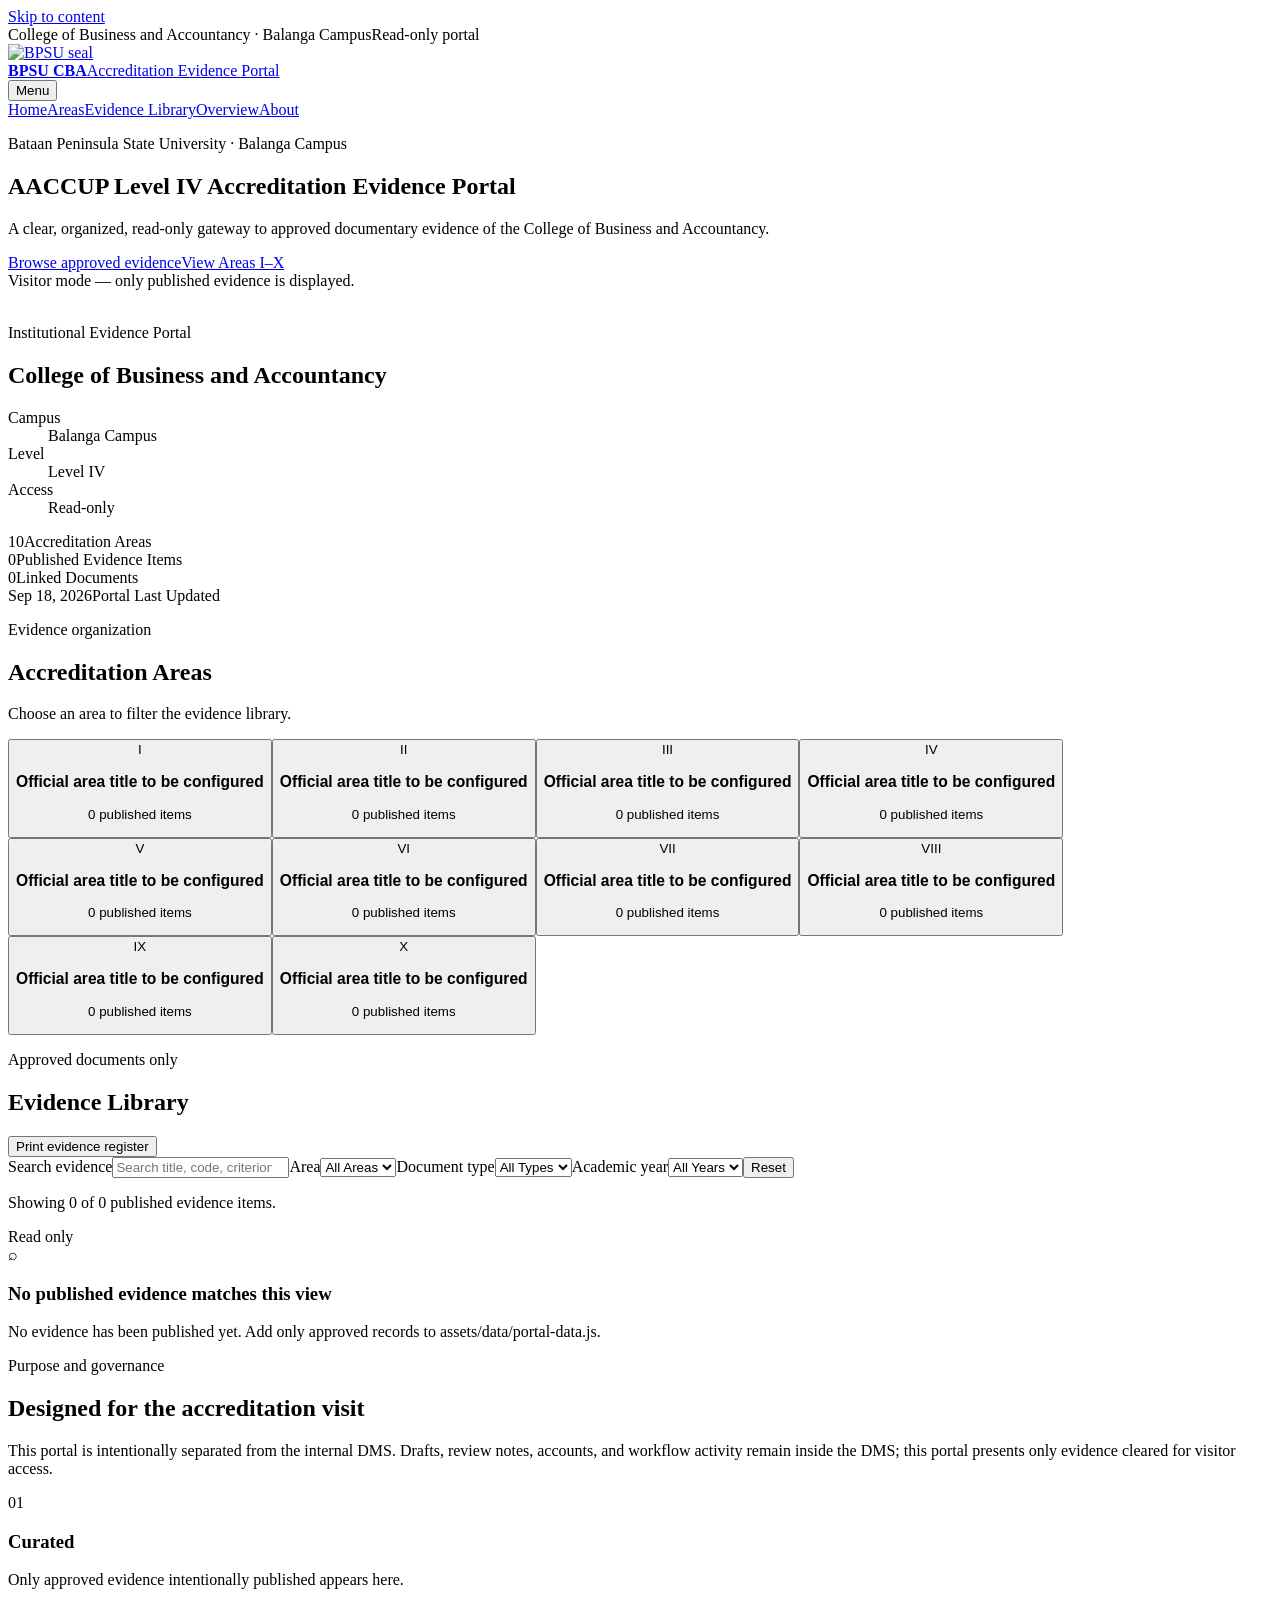
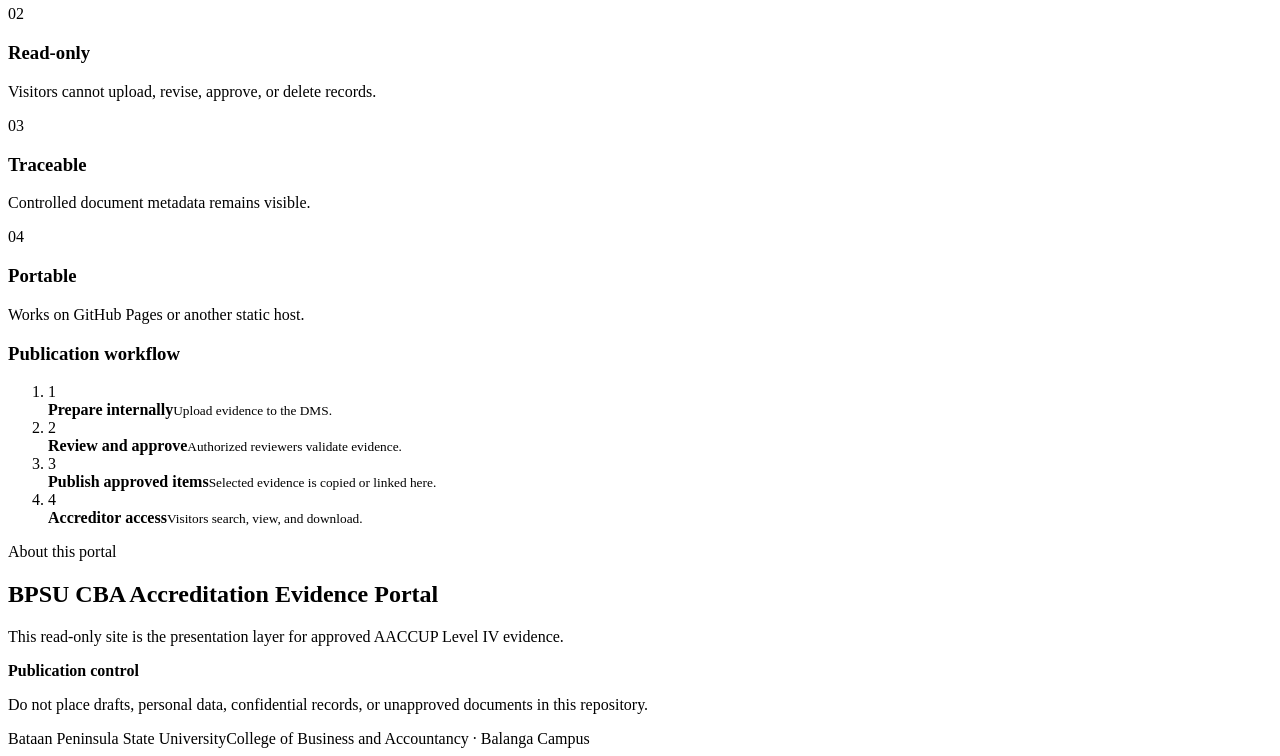
==== index.html @ 8d7de5da "Add accreditation portal interface" ====
<!doctype html>
<html lang="en">
<head>
<meta charset="utf-8"><meta name="viewport" content="width=device-width,initial-scale=1">
<meta name="description" content="BPSU CBA read-only AACCUP Level IV accreditation evidence portal.">
<title>BPSU CBA | AACCUP Level IV Evidence Portal</title>
<link rel="icon" href="assets/img/favicon.svg" type="image/svg+xml">
<link rel="stylesheet" href="assets/css/styles.css">
<script defer src="assets/data/portal-data.js"></script><script defer src="assets/js/app.js"></script>
</head>
<body>
<a class="skip-link" href="#main-content">Skip to content</a>
<header class="site-header"><div class="utility-bar"><div class="container utility-inner"><span>College of Business and Accountancy · Balanga Campus</span><span class="readonly-chip">Read-only portal</span></div></div>
<div class="container nav-wrap"><a class="brand" href="#home"><img src="assets/img/bpsu-seal.png" alt="BPSU seal"><div><strong>BPSU CBA</strong><span>Accreditation Evidence Portal</span></div></a>
<button class="menu-toggle" type="button" aria-expanded="false" aria-controls="primary-nav">Menu</button><nav id="primary-nav" class="primary-nav"><a href="#home">Home</a><a href="#areas">Areas</a><a href="#evidence">Evidence Library</a><a href="#overview">Overview</a><a href="#about">About</a></nav></div></header>
<main id="main-content">
<section class="hero" id="home"><div class="hero-image"></div><div class="hero-overlay"></div><div class="container hero-content">
<div class="hero-copy"><p class="eyebrow">Bataan Peninsula State University · Balanga Campus</p><h1>AACCUP Level IV Accreditation Evidence Portal</h1><p class="hero-lead">A clear, organized, read-only gateway to approved documentary evidence of the College of Business and Accountancy.</p><div class="hero-actions"><a class="btn btn-gold" href="#evidence">Browse approved evidence</a><a class="btn btn-ghost" href="#areas">View Areas I–X</a></div><div class="hero-note"><span class="status-dot"></span> Visitor mode — only published evidence is displayed.</div></div>
<aside class="hero-card"><img src="assets/img/bpsu-seal.png" alt=""><p class="hero-card-kicker">Institutional Evidence Portal</p><h2>College of Business and Accountancy</h2><dl><div><dt>Campus</dt><dd>Balanga Campus</dd></div><div><dt>Level</dt><dd>Level IV</dd></div><div><dt>Access</dt><dd>Read-only</dd></div></dl></aside></div></section>
<section class="section section-stats"><div class="container stats-grid"><article class="stat-card"><span id="stat-areas" class="stat-value">10</span><span class="stat-label">Accreditation Areas</span></article><article class="stat-card"><span id="stat-evidence" class="stat-value">0</span><span class="stat-label">Published Evidence Items</span></article><article class="stat-card"><span id="stat-linked" class="stat-value">0</span><span class="stat-label">Linked Documents</span></article><article class="stat-card"><span id="stat-updated" class="stat-value stat-date">—</span><span class="stat-label">Portal Last Updated</span></article></div></section>
<section class="section" id="areas"><div class="container"><div class="section-heading"><div><p class="eyebrow maroon">Evidence organization</p><h2>Accreditation Areas</h2></div><p>Choose an area to filter the evidence library.</p></div><div class="area-grid" id="area-grid"></div></div></section>
<section class="section section-muted" id="evidence"><div class="container"><div class="section-heading evidence-heading"><div><p class="eyebrow maroon">Approved documents only</p><h2>Evidence Library</h2></div><button class="text-btn" id="print-btn" type="button">Print evidence register</button></div>
<div class="search-panel"><label class="search-field"><span>Search evidence</span><input id="search-input" type="search" placeholder="Search title, code, criterion, tag…"></label><label><span>Area</span><select id="area-filter"><option value="">All Areas</option></select></label><label><span>Document type</span><select id="type-filter"><option value="">All Types</option></select></label><label><span>Academic year</span><select id="year-filter"><option value="">All Years</option></select></label><button class="btn btn-maroon filter-reset" id="reset-filters" type="button">Reset</button></div>
<div class="result-meta"><p id="results-summary">Showing 0 published evidence items.</p><span class="readonly-inline">Read only</span></div><div class="evidence-shell"><div class="table-wrap"><table class="evidence-table"><thead><tr><th>Document</th><th>Area</th><th>Criterion / Indicator</th><th>Type</th><th>Academic Year</th><th>Published</th><th>Action</th></tr></thead><tbody id="evidence-body"></tbody></table></div><div class="empty-state" id="empty-state" hidden><div class="empty-icon">⌕</div><h3>No published evidence matches this view</h3><p id="empty-copy">Approved evidence will appear here after it is published.</p></div></div></div></section>
<section class="section" id="overview"><div class="container overview-grid"><div><p class="eyebrow maroon">Purpose and governance</p><h2>Designed for the accreditation visit</h2><p class="body-large">This portal is intentionally separated from the internal DMS. Drafts, review notes, accounts, and workflow activity remain inside the DMS; this portal presents only evidence cleared for visitor access.</p><div class="principle-grid"><article><span>01</span><h3>Curated</h3><p>Only approved evidence intentionally published appears here.</p></article><article><span>02</span><h3>Read-only</h3><p>Visitors cannot upload, revise, approve, or delete records.</p></article><article><span>03</span><h3>Traceable</h3><p>Controlled document metadata remains visible.</p></article><article><span>04</span><h3>Portable</h3><p>Works on GitHub Pages or another static host.</p></article></div></div><aside class="publication-flow"><h3>Publication workflow</h3><ol><li><span>1</span><div><strong>Prepare internally</strong><small>Upload evidence to the DMS.</small></div></li><li><span>2</span><div><strong>Review and approve</strong><small>Authorized reviewers validate evidence.</small></div></li><li><span>3</span><div><strong>Publish approved items</strong><small>Selected evidence is copied or linked here.</small></div></li><li><span>4</span><div><strong>Accreditor access</strong><small>Visitors search, view, and download.</small></div></li></ol></aside></div></section>
<section class="section section-maroon" id="about"><div class="container about-grid"><div><p class="eyebrow gold">About this portal</p><h2>BPSU CBA Accreditation Evidence Portal</h2><p>This read-only site is the presentation layer for approved AACCUP Level IV evidence.</p></div><div class="about-note"><strong>Publication control</strong><p>Do not place drafts, personal data, confidential records, or unapproved documents in this repository.</p></div></div></section>
</main>
<footer class="site-footer"><div class="container footer-inner"><span>Bataan Peninsula State University</span><span>College of Business and Accountancy · Balanga Campus</span></div></footer>
<dialog id="document-dialog" class="document-dialog"><div class="dialog-head"><h2 id="dialog-title">Evidence record</h2><button id="dialog-close" type="button">×</button></div><div id="dialog-content"></div></dialog>
</body></html>
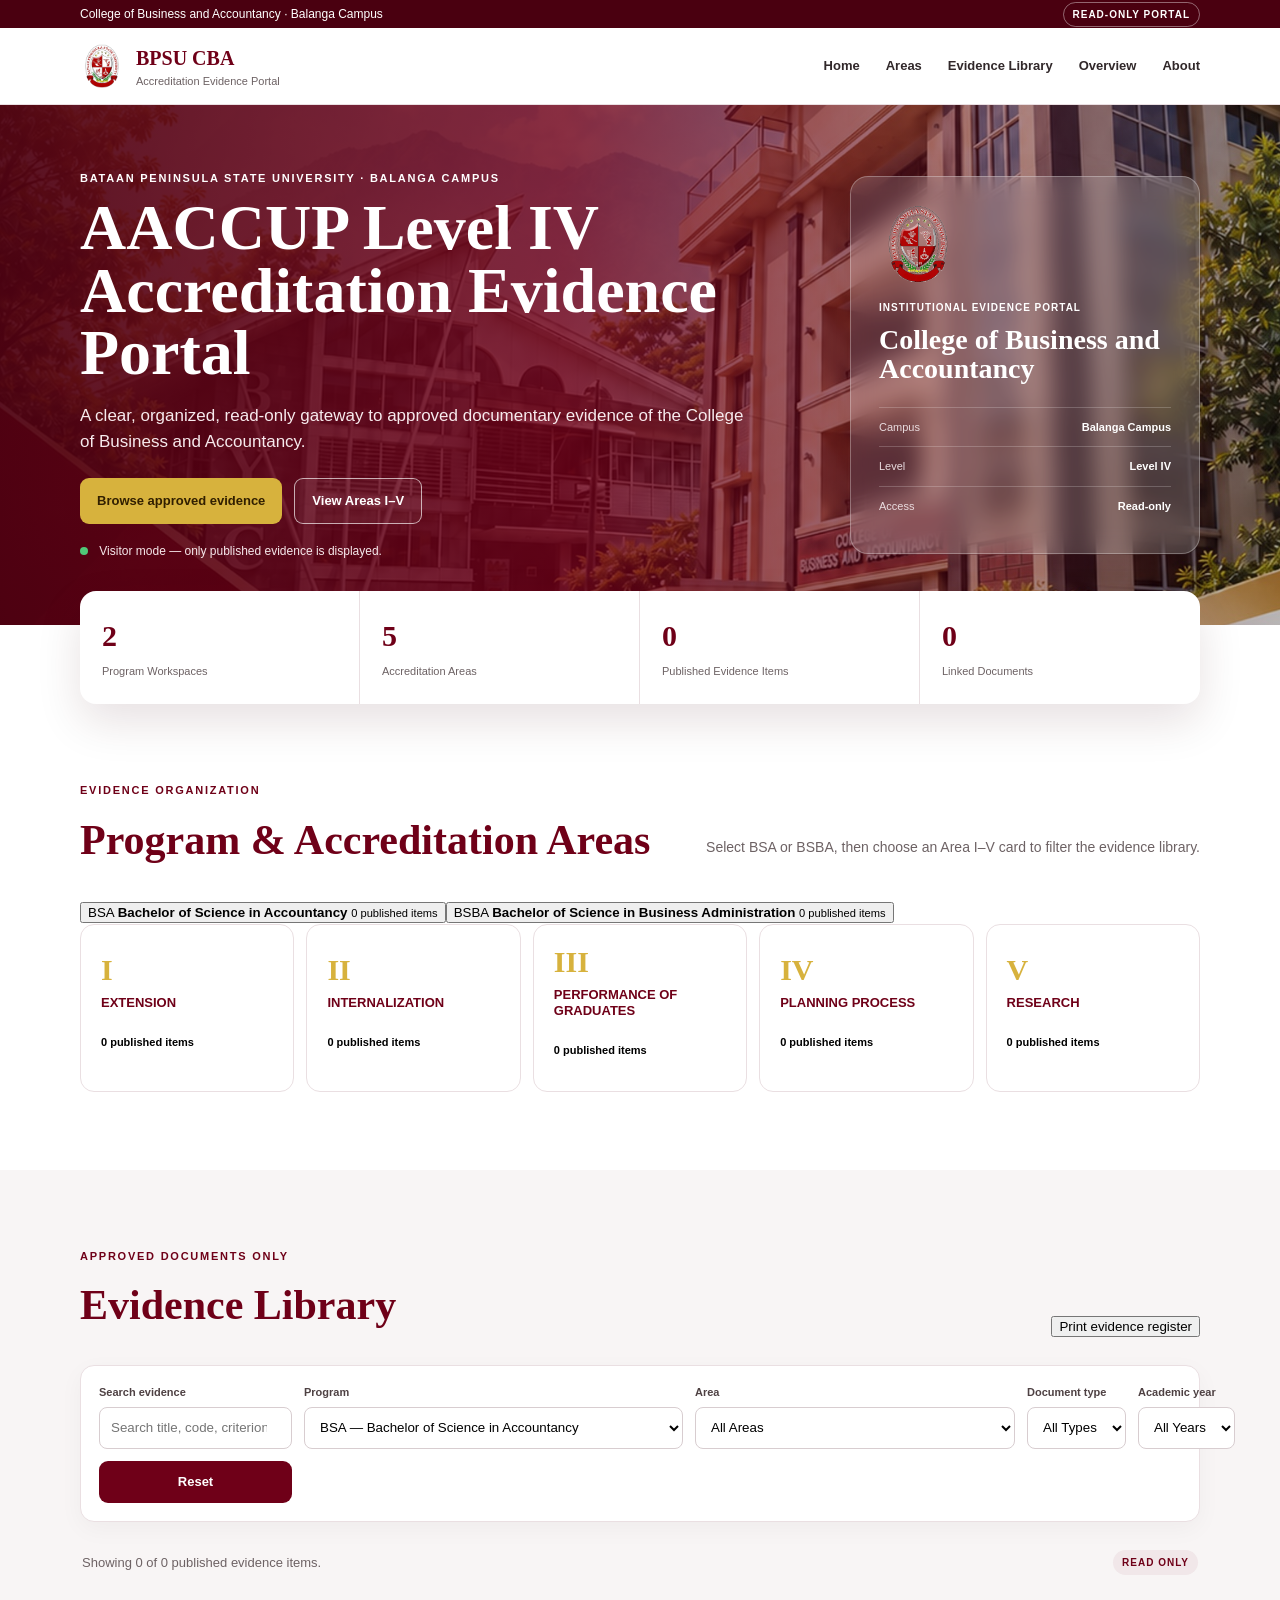
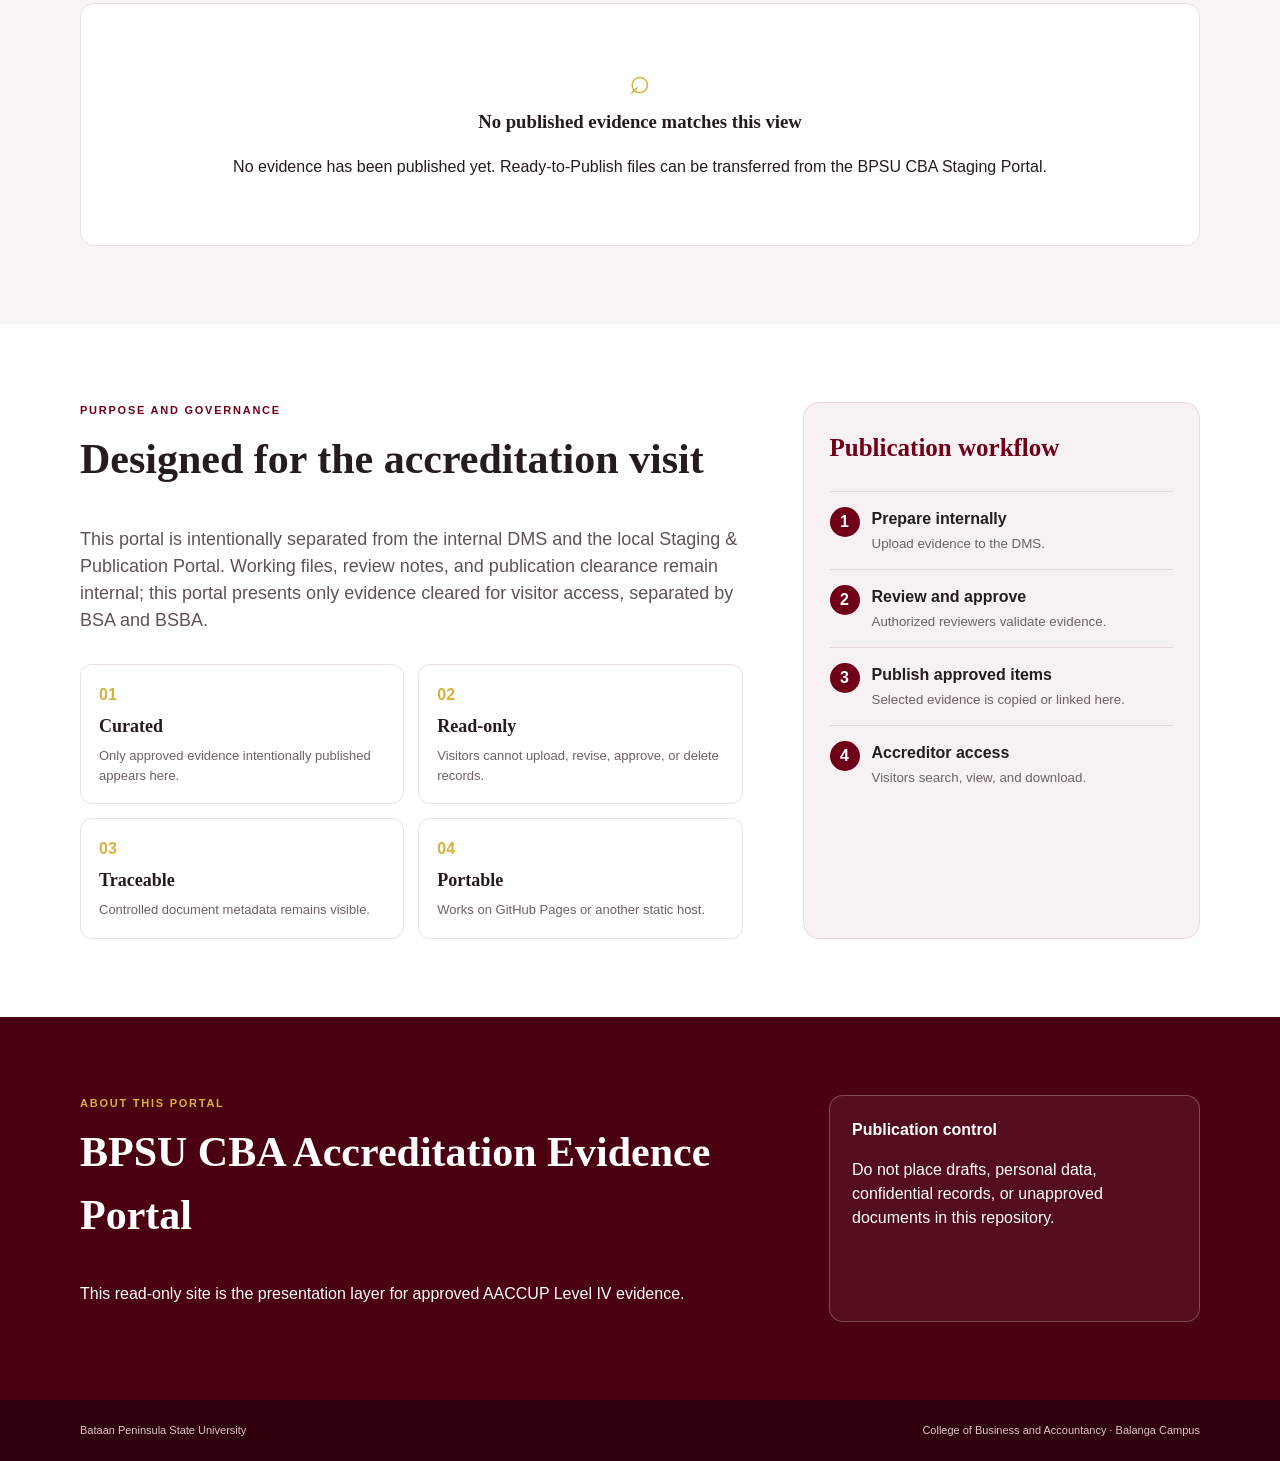
==== commit 740f0b94: "Separate public portal by BSA and BSBA Area I-V" ====
--- a/index.html
+++ b/index.html
@@ -15,14 +15,14 @@
 <button class="menu-toggle" type="button" aria-expanded="false" aria-controls="primary-nav">Menu</button><nav id="primary-nav" class="primary-nav"><a href="#home">Home</a><a href="#areas">Areas</a><a href="#evidence">Evidence Library</a><a href="#overview">Overview</a><a href="#about">About</a></nav></div></header>
 <main id="main-content">
 <section class="hero" id="home"><div class="hero-image"></div><div class="hero-overlay"></div><div class="container hero-content">
-<div class="hero-copy"><p class="eyebrow">Bataan Peninsula State University · Balanga Campus</p><h1>AACCUP Level IV Accreditation Evidence Portal</h1><p class="hero-lead">A clear, organized, read-only gateway to approved documentary evidence of the College of Business and Accountancy.</p><div class="hero-actions"><a class="btn btn-gold" href="#evidence">Browse approved evidence</a><a class="btn btn-ghost" href="#areas">View Areas I–X</a></div><div class="hero-note"><span class="status-dot"></span> Visitor mode — only published evidence is displayed.</div></div>
+<div class="hero-copy"><p class="eyebrow">Bataan Peninsula State University · Balanga Campus</p><h1>AACCUP Level IV Accreditation Evidence Portal</h1><p class="hero-lead">A clear, organized, read-only gateway to approved documentary evidence of the College of Business and Accountancy.</p><div class="hero-actions"><a class="btn btn-gold" href="#evidence">Browse approved evidence</a><a class="btn btn-ghost" href="#areas">View Areas I–V</a></div><div class="hero-note"><span class="status-dot"></span> Visitor mode — only published evidence is displayed.</div></div>
 <aside class="hero-card"><img src="assets/img/bpsu-seal.png" alt=""><p class="hero-card-kicker">Institutional Evidence Portal</p><h2>College of Business and Accountancy</h2><dl><div><dt>Campus</dt><dd>Balanga Campus</dd></div><div><dt>Level</dt><dd>Level IV</dd></div><div><dt>Access</dt><dd>Read-only</dd></div></dl></aside></div></section>
-<section class="section section-stats"><div class="container stats-grid"><article class="stat-card"><span id="stat-areas" class="stat-value">10</span><span class="stat-label">Accreditation Areas</span></article><article class="stat-card"><span id="stat-evidence" class="stat-value">0</span><span class="stat-label">Published Evidence Items</span></article><article class="stat-card"><span id="stat-linked" class="stat-value">0</span><span class="stat-label">Linked Documents</span></article><article class="stat-card"><span id="stat-updated" class="stat-value stat-date">—</span><span class="stat-label">Portal Last Updated</span></article></div></section>
-<section class="section" id="areas"><div class="container"><div class="section-heading"><div><p class="eyebrow maroon">Evidence organization</p><h2>Accreditation Areas</h2></div><p>Choose an area to filter the evidence library.</p></div><div class="area-grid" id="area-grid"></div></div></section>
+<section class="section section-stats"><div class="container stats-grid"><article class="stat-card"><span id="stat-programs" class="stat-value">2</span><span class="stat-label">Program Workspaces</span></article><article class="stat-card"><span id="stat-areas" class="stat-value">5</span><span class="stat-label">Accreditation Areas</span></article><article class="stat-card"><span id="stat-evidence" class="stat-value">0</span><span class="stat-label">Published Evidence Items</span></article><article class="stat-card"><span id="stat-linked" class="stat-value">0</span><span class="stat-label">Linked Documents</span></article></div></section>
+<section class="section" id="areas"><div class="container"><div class="section-heading"><div><p class="eyebrow maroon">Evidence organization</p><h2>Program & Accreditation Areas</h2></div><p>Select BSA or BSBA, then choose an Area I–V card to filter the evidence library.</p></div><div class="portal-program-switch" id="program-tabs"></div><div class="area-grid" id="area-grid"></div></div></section>
 <section class="section section-muted" id="evidence"><div class="container"><div class="section-heading evidence-heading"><div><p class="eyebrow maroon">Approved documents only</p><h2>Evidence Library</h2></div><button class="text-btn" id="print-btn" type="button">Print evidence register</button></div>
-<div class="search-panel"><label class="search-field"><span>Search evidence</span><input id="search-input" type="search" placeholder="Search title, code, criterion, tag…"></label><label><span>Area</span><select id="area-filter"><option value="">All Areas</option></select></label><label><span>Document type</span><select id="type-filter"><option value="">All Types</option></select></label><label><span>Academic year</span><select id="year-filter"><option value="">All Years</option></select></label><button class="btn btn-maroon filter-reset" id="reset-filters" type="button">Reset</button></div>
-<div class="result-meta"><p id="results-summary">Showing 0 published evidence items.</p><span class="readonly-inline">Read only</span></div><div class="evidence-shell"><div class="table-wrap"><table class="evidence-table"><thead><tr><th>Document</th><th>Area</th><th>Criterion / Indicator</th><th>Type</th><th>Academic Year</th><th>Published</th><th>Action</th></tr></thead><tbody id="evidence-body"></tbody></table></div><div class="empty-state" id="empty-state" hidden><div class="empty-icon">⌕</div><h3>No published evidence matches this view</h3><p id="empty-copy">Approved evidence will appear here after it is published.</p></div></div></div></section>
-<section class="section" id="overview"><div class="container overview-grid"><div><p class="eyebrow maroon">Purpose and governance</p><h2>Designed for the accreditation visit</h2><p class="body-large">This portal is intentionally separated from the internal DMS. Drafts, review notes, accounts, and workflow activity remain inside the DMS; this portal presents only evidence cleared for visitor access.</p><div class="principle-grid"><article><span>01</span><h3>Curated</h3><p>Only approved evidence intentionally published appears here.</p></article><article><span>02</span><h3>Read-only</h3><p>Visitors cannot upload, revise, approve, or delete records.</p></article><article><span>03</span><h3>Traceable</h3><p>Controlled document metadata remains visible.</p></article><article><span>04</span><h3>Portable</h3><p>Works on GitHub Pages or another static host.</p></article></div></div><aside class="publication-flow"><h3>Publication workflow</h3><ol><li><span>1</span><div><strong>Prepare internally</strong><small>Upload evidence to the DMS.</small></div></li><li><span>2</span><div><strong>Review and approve</strong><small>Authorized reviewers validate evidence.</small></div></li><li><span>3</span><div><strong>Publish approved items</strong><small>Selected evidence is copied or linked here.</small></div></li><li><span>4</span><div><strong>Accreditor access</strong><small>Visitors search, view, and download.</small></div></li></ol></aside></div></section>
+<div class="search-panel"><label class="search-field"><span>Search evidence</span><input id="search-input" type="search" placeholder="Search title, code, criterion, tag…"></label><label><span>Program</span><select id="program-filter"><option value="">All Programs</option></select></label><label><span>Area</span><select id="area-filter"><option value="">All Areas</option></select></label><label><span>Document type</span><select id="type-filter"><option value="">All Types</option></select></label><label><span>Academic year</span><select id="year-filter"><option value="">All Years</option></select></label><button class="btn btn-maroon filter-reset" id="reset-filters" type="button">Reset</button></div>
+<div class="result-meta"><p id="results-summary">Showing 0 published evidence items.</p><span class="readonly-inline">Read only</span></div><div class="evidence-shell"><div class="table-wrap"><table class="evidence-table"><thead><tr><th>Document</th><th>Program</th><th>Area</th><th>Criterion / Indicator</th><th>Type</th><th>Academic Year</th><th>Published</th><th>Action</th></tr></thead><tbody id="evidence-body"></tbody></table></div><div class="empty-state" id="empty-state" hidden><div class="empty-icon">⌕</div><h3>No published evidence matches this view</h3><p id="empty-copy">Approved evidence will appear here after it is published.</p></div></div></div></section>
+<section class="section" id="overview"><div class="container overview-grid"><div><p class="eyebrow maroon">Purpose and governance</p><h2>Designed for the accreditation visit</h2><p class="body-large">This portal is intentionally separated from the internal DMS and the local Staging & Publication Portal. Working files, review notes, and publication clearance remain internal; this portal presents only evidence cleared for visitor access, separated by BSA and BSBA.</p><div class="principle-grid"><article><span>01</span><h3>Curated</h3><p>Only approved evidence intentionally published appears here.</p></article><article><span>02</span><h3>Read-only</h3><p>Visitors cannot upload, revise, approve, or delete records.</p></article><article><span>03</span><h3>Traceable</h3><p>Controlled document metadata remains visible.</p></article><article><span>04</span><h3>Portable</h3><p>Works on GitHub Pages or another static host.</p></article></div></div><aside class="publication-flow"><h3>Publication workflow</h3><ol><li><span>1</span><div><strong>Prepare internally</strong><small>Upload evidence to the DMS.</small></div></li><li><span>2</span><div><strong>Review and approve</strong><small>Authorized reviewers validate evidence.</small></div></li><li><span>3</span><div><strong>Publish approved items</strong><small>Selected evidence is copied or linked here.</small></div></li><li><span>4</span><div><strong>Accreditor access</strong><small>Visitors search, view, and download.</small></div></li></ol></aside></div></section>
 <section class="section section-maroon" id="about"><div class="container about-grid"><div><p class="eyebrow gold">About this portal</p><h2>BPSU CBA Accreditation Evidence Portal</h2><p>This read-only site is the presentation layer for approved AACCUP Level IV evidence.</p></div><div class="about-note"><strong>Publication control</strong><p>Do not place drafts, personal data, confidential records, or unapproved documents in this repository.</p></div></div></section>
 </main>
 <footer class="site-footer"><div class="container footer-inner"><span>Bataan Peninsula State University</span><span>College of Business and Accountancy · Balanga Campus</span></div></footer>
--- a/assets/css/styles.css
+++ b/assets/css/styles.css
@@ -0,0 +1,13 @@
+:root{--maroon:#6f0018;--maroon-dark:#4a0010;--gold:#d7b23d;--ink:#251c1d;--muted:#6d6264;--line:#eadfe2;--soft:#f8f5f5;--white:#fff;--shadow:0 18px 45px rgba(58,0,14,.12)}
+*{box-sizing:border-box}html{scroll-behavior:smooth}body{margin:0;font-family:Inter,Arial,sans-serif;color:var(--ink);background:#fff;line-height:1.5}.container{width:min(1120px,calc(100% - 40px));margin:auto}.skip-link{position:absolute;left:-9999px}.skip-link:focus{left:12px;top:12px;background:#fff;padding:10px;z-index:999}
+.site-header{position:sticky;top:0;z-index:50;background:#fff;border-bottom:1px solid var(--line)}.utility-bar{background:var(--maroon-dark);color:#fff;font-size:12px}.utility-inner{height:28px;display:flex;align-items:center;justify-content:space-between}.readonly-chip,.readonly-inline{display:inline-flex;align-items:center;gap:6px;text-transform:uppercase;letter-spacing:.1em;font-size:10px;font-weight:800}.readonly-chip{border:1px solid rgba(255,255,255,.4);border-radius:999px;padding:4px 9px}.nav-wrap{height:76px;display:flex;align-items:center;justify-content:space-between}.brand{display:flex;align-items:center;gap:12px;text-decoration:none;color:var(--maroon)}.brand img{width:44px;height:44px;object-fit:contain}.brand strong{display:block;font-family:Georgia,serif;font-size:20px}.brand span{display:block;font-size:11px;color:var(--muted)}.primary-nav{display:flex;gap:26px}.primary-nav a{color:#31282a;text-decoration:none;font-size:13px;font-weight:700}.primary-nav a:hover{color:var(--maroon)}.menu-toggle{display:none}
+.hero{position:relative;min-height:520px;color:#fff;overflow:hidden}.hero-image{position:absolute;inset:0;background:url("../img/bpsu-balanga-campus.jpg") center/cover no-repeat;transform:scale(1.02)}.hero-overlay{position:absolute;inset:0;background:linear-gradient(90deg,rgba(77,0,17,.93) 0%,rgba(111,0,24,.82) 44%,rgba(20,10,12,.28) 100%)}.hero-content{position:relative;display:grid;grid-template-columns:1.5fr .75fr;gap:70px;align-items:center;min-height:520px;padding:58px 0}.eyebrow{text-transform:uppercase;letter-spacing:.16em;font-weight:800;font-size:11px;margin:0 0 10px}.eyebrow.maroon{color:var(--maroon)}.eyebrow.gold{color:var(--gold)}h1,h2,h3{font-family:Georgia,serif;margin-top:0}h1{font-size:clamp(42px,5vw,74px);line-height:.98;max-width:780px;margin-bottom:18px}.hero-lead{font-size:17px;max-width:680px;color:#f7eaed}.hero-actions{display:flex;gap:12px;margin:24px 0 18px}.btn{display:inline-flex;align-items:center;justify-content:center;border:0;border-radius:9px;padding:12px 17px;text-decoration:none;font-weight:800;font-size:13px;cursor:pointer}.btn-gold{background:var(--gold);color:#311f00}.btn-ghost{border:1px solid rgba(255,255,255,.65);color:#fff;background:rgba(255,255,255,.05)}.btn-maroon{background:var(--maroon);color:#fff}.hero-note{font-size:12px;color:#f6e8eb}.status-dot{display:inline-block;width:8px;height:8px;border-radius:50%;background:#50c878;margin-right:8px}.hero-card{background:rgba(255,255,255,.16);border:1px solid rgba(255,255,255,.28);backdrop-filter:blur(12px);border-radius:18px;padding:28px;box-shadow:var(--shadow)}.hero-card img{width:78px;height:78px;object-fit:contain}.hero-card-kicker{font-size:10px;text-transform:uppercase;letter-spacing:.1em;font-weight:800}.hero-card h2{font-size:28px;line-height:1.05}.hero-card dl{margin:20px 0 0}.hero-card dl div{display:flex;justify-content:space-between;border-top:1px solid rgba(255,255,255,.2);padding:11px 0}.hero-card dt{font-size:11px;color:#eadde0}.hero-card dd{margin:0;font-size:11px;font-weight:800}
+.section{padding:78px 0}.section-muted{background:var(--soft)}.section-stats{padding:0;position:relative;margin-top:-34px;z-index:5}.stats-grid{display:grid;grid-template-columns:repeat(4,1fr);background:#fff;border-radius:16px;box-shadow:var(--shadow);overflow:hidden}.stat-card{padding:22px;border-right:1px solid var(--line)}.stat-card:last-child{border-right:0}.stat-value{display:block;color:var(--maroon);font-family:Georgia,serif;font-weight:700;font-size:30px}.stat-date{font-size:18px}.stat-label{font-size:11px;color:var(--muted)}.section-heading{display:flex;justify-content:space-between;align-items:end;gap:40px;margin-bottom:28px}.section-heading h2{font-size:42px;margin:0;color:var(--maroon)}.section-heading>p{max-width:520px;color:var(--muted);font-size:14px}
+.area-grid{display:grid;grid-template-columns:repeat(5,1fr);gap:12px}.area-card{text-align:left;background:#fff;border:1px solid var(--line);border-radius:14px;padding:20px;min-height:160px;cursor:pointer;transition:.2s}.area-card:hover{transform:translateY(-3px);box-shadow:var(--shadow);border-color:#d8b2bc}.area-roman{font-family:Georgia,serif;font-size:30px;color:var(--gold);font-weight:700}.area-card h3{font-family:inherit;color:var(--maroon);font-size:13px;margin:8px 0 22px;line-height:1.3}.area-count{font-size:11px;font-weight:700}
+.search-panel{display:grid;grid-template-columns:2fr 1fr 1fr 1fr auto;gap:12px;background:#fff;border:1px solid var(--line);padding:18px;border-radius:14px;box-shadow:0 7px 24px rgba(0,0,0,.04)}.search-panel label{display:flex;flex-direction:column;gap:6px;font-size:11px;font-weight:800;color:#4e4143}.search-panel input,.search-panel select{height:42px;border:1px solid #d8cdd0;border-radius:8px;padding:0 11px;background:#fff}.filter-reset{align-self:end;height:42px}.result-meta{display:flex;justify-content:space-between;align-items:center;margin:18px 2px;color:var(--muted);font-size:13px}.readonly-inline{color:var(--maroon);background:#f1e7e9;padding:5px 9px;border-radius:999px}.evidence-shell{background:#fff;border:1px solid var(--line);border-radius:14px;overflow:hidden}.table-wrap{overflow:auto}.evidence-table{width:100%;border-collapse:collapse;font-size:13px}.evidence-table th{background:#f4eef0;color:#5a4146;text-align:left;font-size:10px;text-transform:uppercase;letter-spacing:.08em;padding:13px}.evidence-table td{padding:15px 13px;border-top:1px solid var(--line);vertical-align:top}.doc-title{display:block;font-weight:800;color:#33292b}.doc-code{display:block;color:var(--muted);font-size:11px;margin-top:4px}.tag-list{display:flex;gap:5px;flex-wrap:wrap;margin-top:6px}.tag{font-size:9px;background:#f1ecec;border-radius:999px;padding:3px 7px}.doc-action{color:var(--maroon);font-weight:800;text-decoration:none;border:0;background:none;cursor:pointer;padding:0}.doc-action.disabled{color:#999}.empty-state{text-align:center;padding:50px}.empty-icon{font-size:36px;color:var(--gold)}
+.overview-grid{display:grid;grid-template-columns:1.25fr .75fr;gap:60px}.overview-grid h2,.section-maroon h2{font-size:42px}.body-large{font-size:18px;color:#5e5355;max-width:760px}.principle-grid{display:grid;grid-template-columns:1fr 1fr;gap:14px;margin-top:30px}.principle-grid article{border:1px solid var(--line);border-radius:12px;padding:18px}.principle-grid article>span{color:var(--gold);font-weight:900}.principle-grid h3{margin:6px 0;font-size:18px}.principle-grid p{margin:0;color:var(--muted);font-size:13px}.publication-flow{background:#f8f1f3;border:1px solid #ead8dd;border-radius:16px;padding:26px}.publication-flow h3{font-size:25px;color:var(--maroon)}.publication-flow ol{list-style:none;margin:0;padding:0}.publication-flow li{display:flex;gap:12px;padding:15px 0;border-top:1px solid #e6d5da}.publication-flow li>span{width:30px;height:30px;border-radius:50%;background:var(--maroon);color:#fff;display:grid;place-items:center;font-weight:800}.publication-flow strong,.publication-flow small{display:block}.publication-flow small{color:var(--muted);margin-top:3px}
+.section-maroon{background:var(--maroon-dark);color:#fff}.about-grid{display:grid;grid-template-columns:1.3fr .7fr;gap:60px}.about-note{border:1px solid rgba(255,255,255,.25);border-radius:14px;padding:22px;background:rgba(255,255,255,.05)}.site-footer{background:#2f000b;color:#d9c7cb;padding:22px 0;font-size:11px}.footer-inner{display:flex;justify-content:space-between}
+.document-dialog{width:min(720px,calc(100% - 30px));border:0;border-radius:16px;padding:0;box-shadow:0 30px 80px rgba(0,0,0,.35)}.document-dialog::backdrop{background:rgba(20,0,5,.65)}.dialog-head{display:flex;justify-content:space-between;align-items:center;padding:20px 24px;border-bottom:1px solid var(--line)}.dialog-head h2{margin:0;font-size:24px;color:var(--maroon)}.dialog-head button{border:0;background:none;font-size:28px;cursor:pointer}.dialog-content,#dialog-content{padding:24px}.detail-grid{display:grid;grid-template-columns:1fr 1fr;gap:12px}.detail-item{background:#f8f5f5;padding:12px;border-radius:9px}.detail-item span{display:block;font-size:10px;text-transform:uppercase;color:var(--muted)}.detail-item strong{display:block;margin-top:4px}.dialog-actions{margin-top:18px}.dialog-description{color:var(--muted)}
+@media(max-width:900px){.primary-nav{display:none;position:absolute;top:104px;left:0;right:0;background:#fff;padding:18px 25px;flex-direction:column;border-bottom:1px solid var(--line)}.primary-nav.open{display:flex}.menu-toggle{display:block}.hero-content,.overview-grid,.about-grid{grid-template-columns:1fr}.hero-card{display:none}.area-grid{grid-template-columns:repeat(2,1fr)}.search-panel{grid-template-columns:1fr 1fr}.search-field{grid-column:1/-1}.stats-grid{grid-template-columns:1fr 1fr}.section-heading{align-items:start;flex-direction:column}.hero{min-height:470px}.hero-content{min-height:470px}.principle-grid{grid-template-columns:1fr}.footer-inner{gap:8px;flex-direction:column}}
+@media(max-width:560px){.container{width:min(100% - 24px,1120px)}.area-grid{grid-template-columns:1fr}.stats-grid{grid-template-columns:1fr}.stat-card{border-right:0;border-bottom:1px solid var(--line)}.search-panel{grid-template-columns:1fr}.search-field{grid-column:auto}.section{padding:56px 0}h1{font-size:42px}.section-heading h2,.overview-grid h2,.section-maroon h2{font-size:34px}.detail-grid{grid-template-columns:1fr}}
+@media print{.site-header,.hero,.search-panel,.section:not(#evidence),.site-footer,.text-btn,.readonly-inline{display:none!important}.section-muted{background:#fff}.evidence-shell{border:0}.evidence-table{font-size:10px}.doc-action{display:none}}
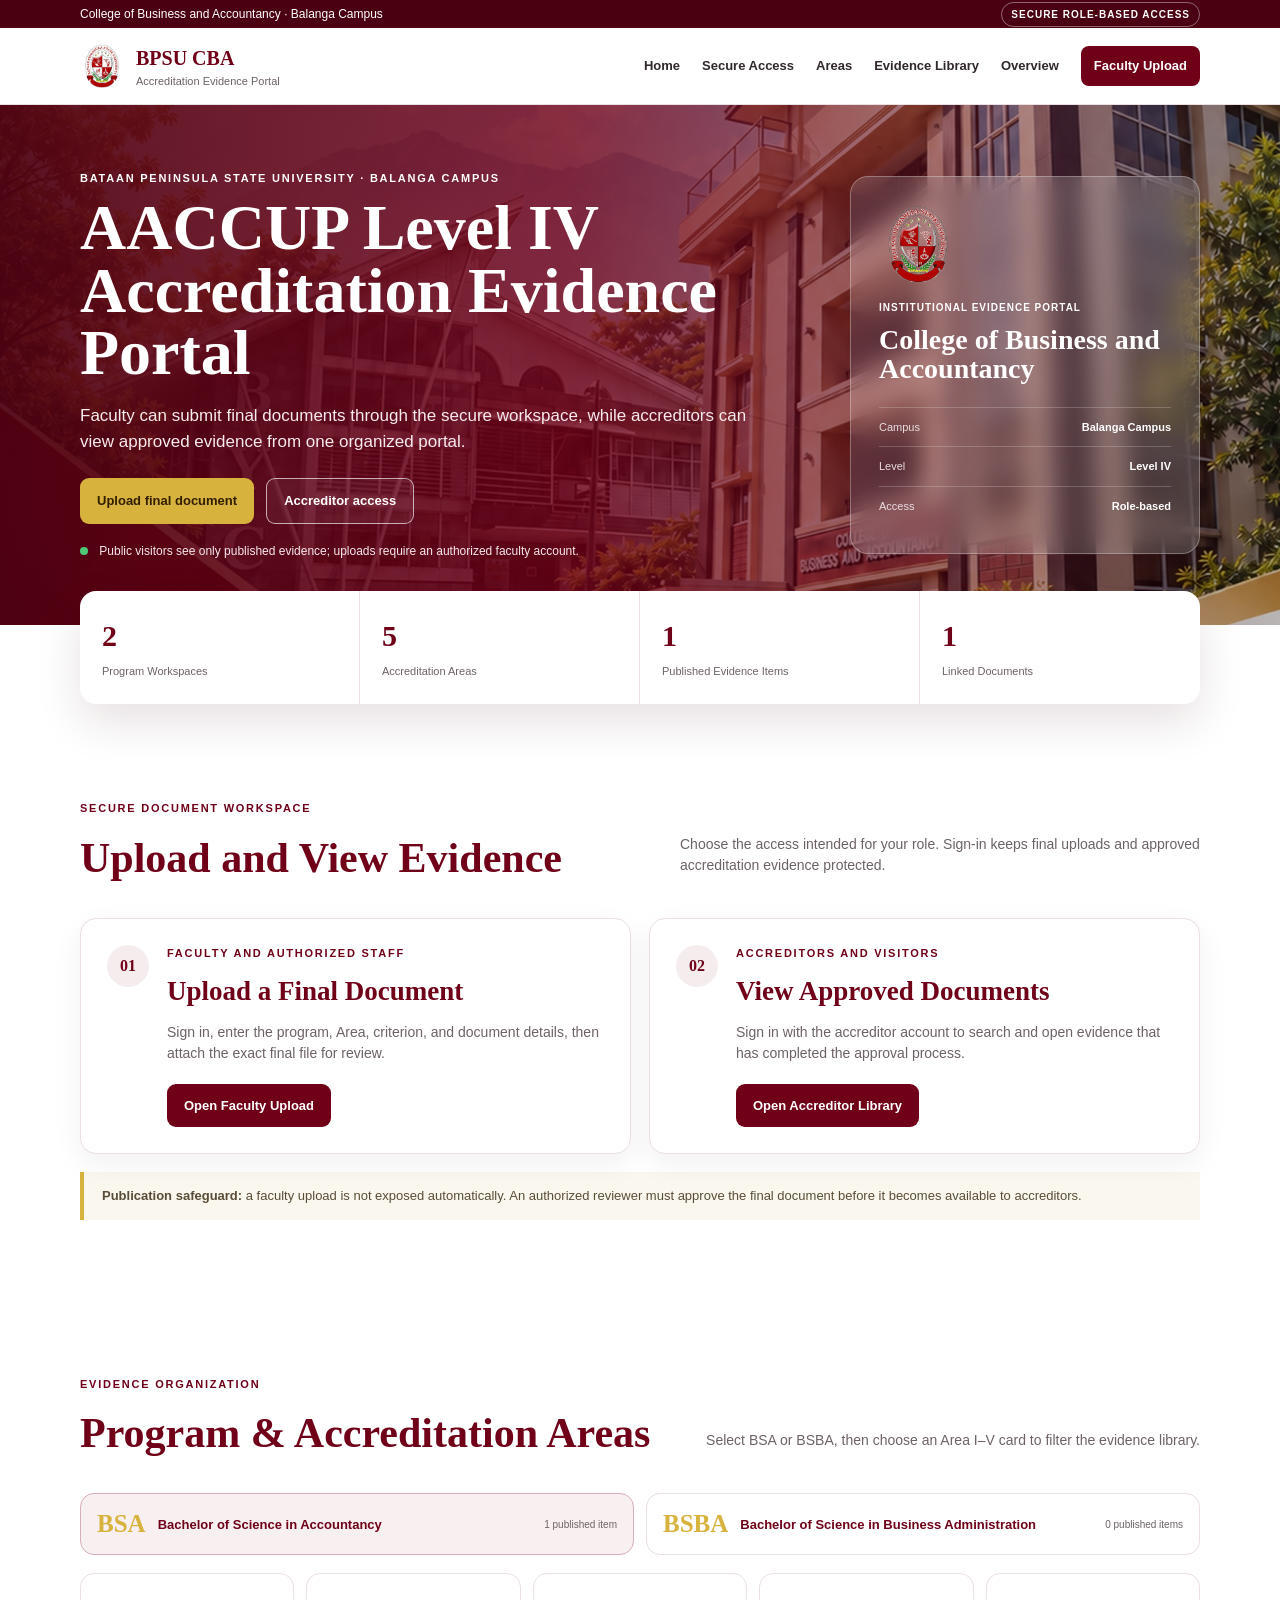
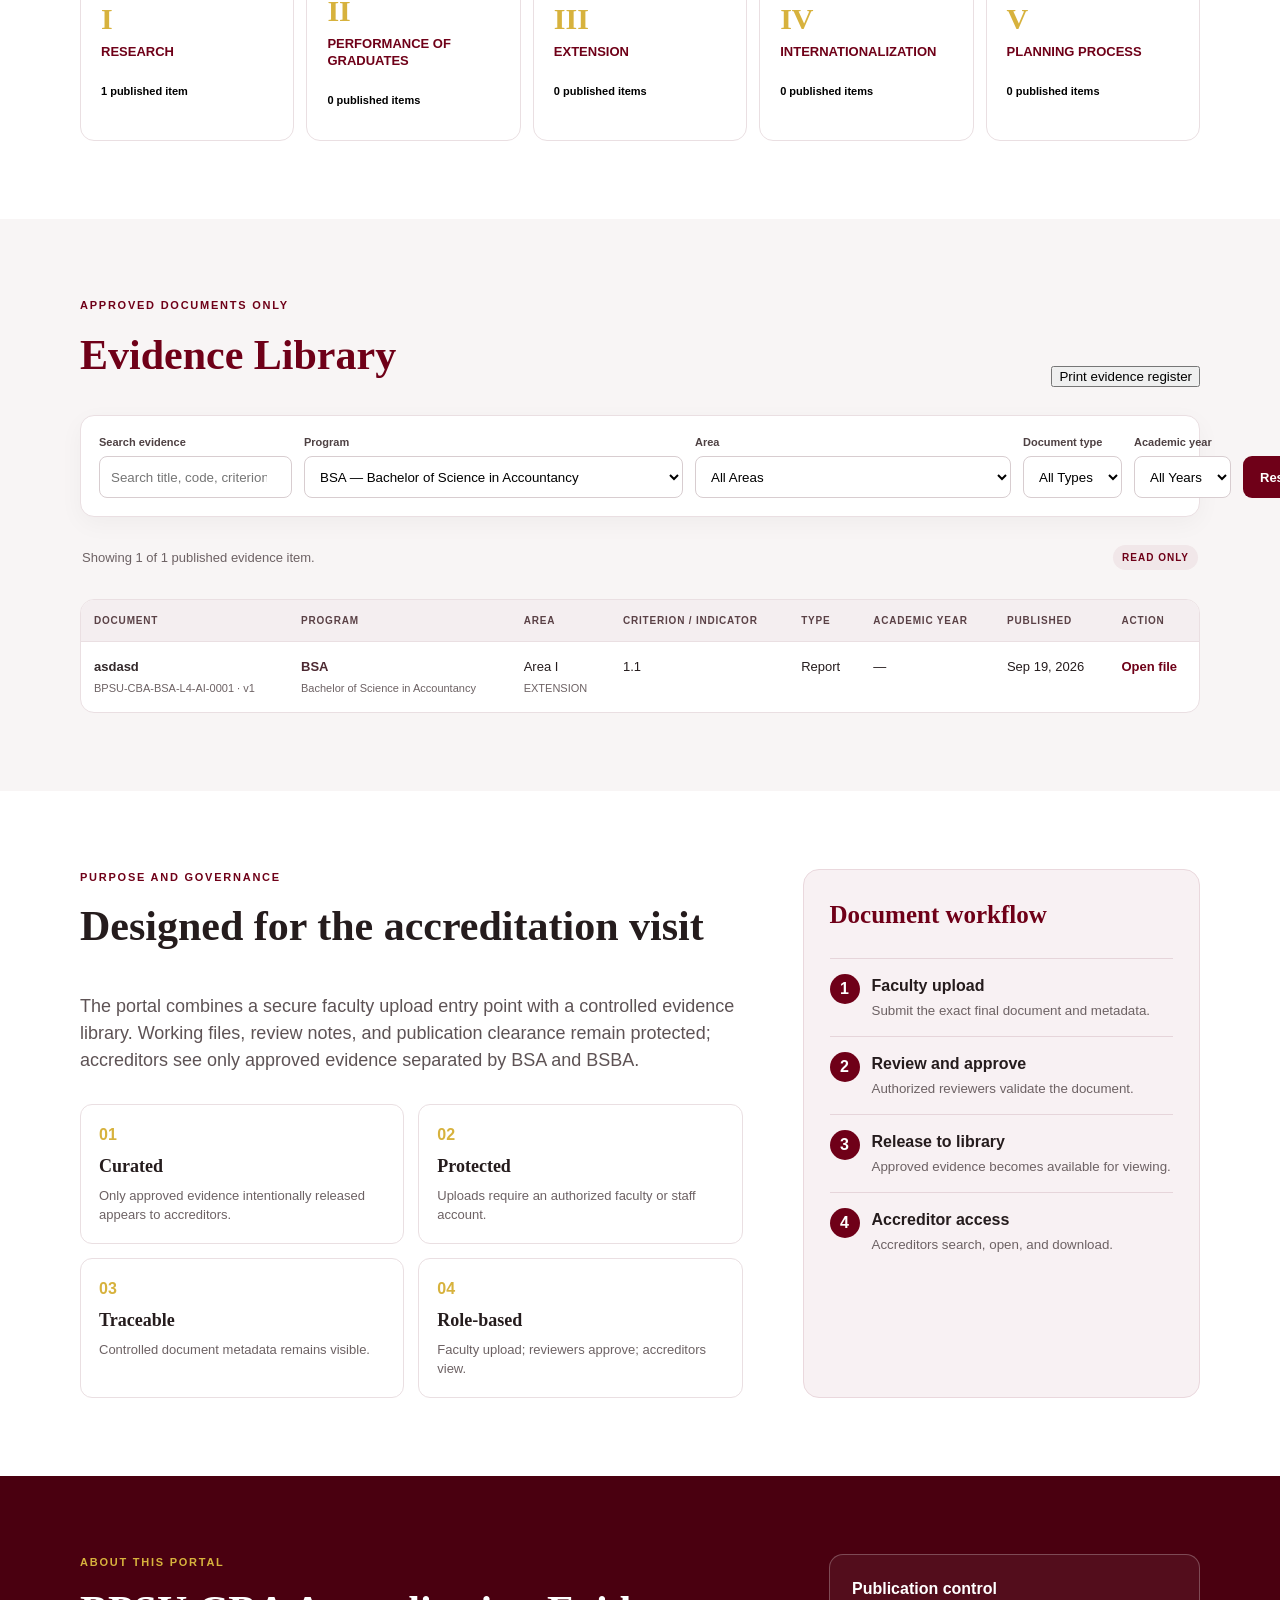
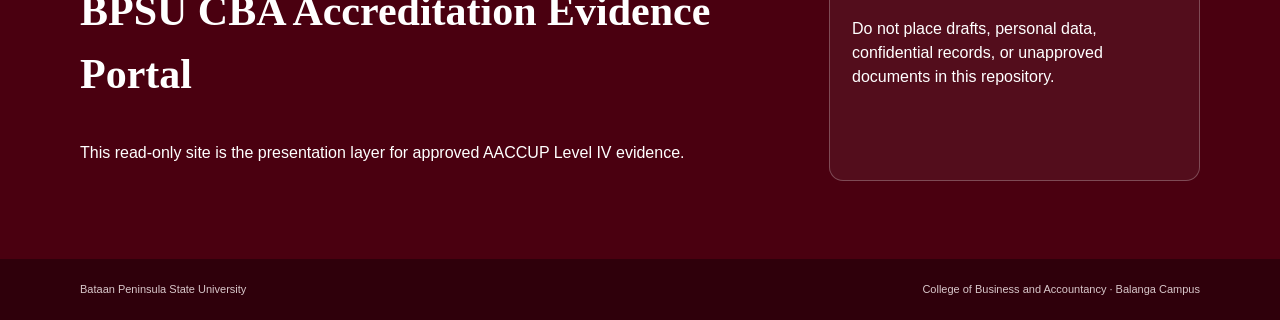
==== commit cb54d4b6: "Add secure faculty upload and accreditor access" ====
--- a/index.html
+++ b/index.html
@@ -2,7 +2,7 @@
 <html lang="en">
 <head>
 <meta charset="utf-8"><meta name="viewport" content="width=device-width,initial-scale=1">
-<meta name="description" content="BPSU CBA read-only AACCUP Level IV accreditation evidence portal.">
+<meta name="description" content="BPSU CBA AACCUP Level IV portal for secure faculty uploads and accreditor access to approved evidence.">
 <title>BPSU CBA | AACCUP Level IV Evidence Portal</title>
 <link rel="icon" href="assets/img/favicon.svg" type="image/svg+xml">
 <link rel="stylesheet" href="assets/css/styles.css">
@@ -10,21 +10,25 @@
 </head>
 <body>
 <a class="skip-link" href="#main-content">Skip to content</a>
-<header class="site-header"><div class="utility-bar"><div class="container utility-inner"><span>College of Business and Accountancy · Balanga Campus</span><span class="readonly-chip">Read-only portal</span></div></div>
+<header class="site-header"><div class="utility-bar"><div class="container utility-inner"><span>College of Business and Accountancy · Balanga Campus</span><span class="readonly-chip">Secure role-based access</span></div></div>
 <div class="container nav-wrap"><a class="brand" href="#home"><img src="assets/img/bpsu-seal.png" alt="BPSU seal"><div><strong>BPSU CBA</strong><span>Accreditation Evidence Portal</span></div></a>
-<button class="menu-toggle" type="button" aria-expanded="false" aria-controls="primary-nav">Menu</button><nav id="primary-nav" class="primary-nav"><a href="#home">Home</a><a href="#areas">Areas</a><a href="#evidence">Evidence Library</a><a href="#overview">Overview</a><a href="#about">About</a></nav></div></header>
+<button class="menu-toggle" type="button" aria-expanded="false" aria-controls="primary-nav">Menu</button><nav id="primary-nav" class="primary-nav"><a href="#home">Home</a><a href="#secure-access">Secure Access</a><a href="#areas">Areas</a><a href="#evidence">Evidence Library</a><a href="#overview">Overview</a><a class="nav-upload" href="https://bpsu-aaccup-dms.onrender.com/upload">Faculty Upload</a></nav></div></header>
 <main id="main-content">
 <section class="hero" id="home"><div class="hero-image"></div><div class="hero-overlay"></div><div class="container hero-content">
-<div class="hero-copy"><p class="eyebrow">Bataan Peninsula State University · Balanga Campus</p><h1>AACCUP Level IV Accreditation Evidence Portal</h1><p class="hero-lead">A clear, organized, read-only gateway to approved documentary evidence of the College of Business and Accountancy.</p><div class="hero-actions"><a class="btn btn-gold" href="#evidence">Browse approved evidence</a><a class="btn btn-ghost" href="#areas">View Areas I–V</a></div><div class="hero-note"><span class="status-dot"></span> Visitor mode — only published evidence is displayed.</div></div>
-<aside class="hero-card"><img src="assets/img/bpsu-seal.png" alt=""><p class="hero-card-kicker">Institutional Evidence Portal</p><h2>College of Business and Accountancy</h2><dl><div><dt>Campus</dt><dd>Balanga Campus</dd></div><div><dt>Level</dt><dd>Level IV</dd></div><div><dt>Access</dt><dd>Read-only</dd></div></dl></aside></div></section>
+<div class="hero-copy"><p class="eyebrow">Bataan Peninsula State University · Balanga Campus</p><h1>AACCUP Level IV Accreditation Evidence Portal</h1><p class="hero-lead">Faculty can submit final documents through the secure workspace, while accreditors can view approved evidence from one organized portal.</p><div class="hero-actions"><a class="btn btn-gold" href="https://bpsu-aaccup-dms.onrender.com/upload">Upload final document</a><a class="btn btn-ghost" href="https://bpsu-aaccup-dms.onrender.com/documents">Accreditor access</a></div><div class="hero-note"><span class="status-dot"></span> Public visitors see only published evidence; uploads require an authorized faculty account.</div></div>
+<aside class="hero-card"><img src="assets/img/bpsu-seal.png" alt=""><p class="hero-card-kicker">Institutional Evidence Portal</p><h2>College of Business and Accountancy</h2><dl><div><dt>Campus</dt><dd>Balanga Campus</dd></div><div><dt>Level</dt><dd>Level IV</dd></div><div><dt>Access</dt><dd>Role-based</dd></div></dl></aside></div></section>
 <section class="section section-stats"><div class="container stats-grid"><article class="stat-card"><span id="stat-programs" class="stat-value">2</span><span class="stat-label">Program Workspaces</span></article><article class="stat-card"><span id="stat-areas" class="stat-value">5</span><span class="stat-label">Accreditation Areas</span></article><article class="stat-card"><span id="stat-evidence" class="stat-value">0</span><span class="stat-label">Published Evidence Items</span></article><article class="stat-card"><span id="stat-linked" class="stat-value">0</span><span class="stat-label">Linked Documents</span></article></div></section>
+<section class="section secure-access" id="secure-access"><div class="container"><div class="section-heading"><div><p class="eyebrow maroon">Secure document workspace</p><h2>Upload and View Evidence</h2></div><p>Choose the access intended for your role. Sign-in keeps final uploads and approved accreditation evidence protected.</p></div><div class="access-grid">
+<article class="access-card"><span class="access-number">01</span><div><p class="eyebrow maroon">Faculty and authorized staff</p><h3>Upload a Final Document</h3><p>Sign in, enter the program, Area, criterion, and document details, then attach the exact final file for review.</p><a class="btn btn-maroon" href="https://bpsu-aaccup-dms.onrender.com/upload">Open Faculty Upload</a></div></article>
+<article class="access-card"><span class="access-number">02</span><div><p class="eyebrow maroon">Accreditors and visitors</p><h3>View Approved Documents</h3><p>Sign in with the accreditor account to search and open evidence that has completed the approval process.</p><a class="btn btn-maroon" href="https://bpsu-aaccup-dms.onrender.com/documents">Open Accreditor Library</a></div></article>
+</div><p class="access-note"><strong>Publication safeguard:</strong> a faculty upload is not exposed automatically. An authorized reviewer must approve the final document before it becomes available to accreditors.</p></div></section>
 <section class="section" id="areas"><div class="container"><div class="section-heading"><div><p class="eyebrow maroon">Evidence organization</p><h2>Program & Accreditation Areas</h2></div><p>Select BSA or BSBA, then choose an Area I–V card to filter the evidence library.</p></div><div class="portal-program-switch" id="program-tabs"></div><div class="area-grid" id="area-grid"></div></div></section>
 <section class="section section-muted" id="evidence"><div class="container"><div class="section-heading evidence-heading"><div><p class="eyebrow maroon">Approved documents only</p><h2>Evidence Library</h2></div><button class="text-btn" id="print-btn" type="button">Print evidence register</button></div>
 <div class="search-panel"><label class="search-field"><span>Search evidence</span><input id="search-input" type="search" placeholder="Search title, code, criterion, tag…"></label><label><span>Program</span><select id="program-filter"><option value="">All Programs</option></select></label><label><span>Area</span><select id="area-filter"><option value="">All Areas</option></select></label><label><span>Document type</span><select id="type-filter"><option value="">All Types</option></select></label><label><span>Academic year</span><select id="year-filter"><option value="">All Years</option></select></label><button class="btn btn-maroon filter-reset" id="reset-filters" type="button">Reset</button></div>
 <div class="result-meta"><p id="results-summary">Showing 0 published evidence items.</p><span class="readonly-inline">Read only</span></div><div class="evidence-shell"><div class="table-wrap"><table class="evidence-table"><thead><tr><th>Document</th><th>Program</th><th>Area</th><th>Criterion / Indicator</th><th>Type</th><th>Academic Year</th><th>Published</th><th>Action</th></tr></thead><tbody id="evidence-body"></tbody></table></div><div class="empty-state" id="empty-state" hidden><div class="empty-icon">⌕</div><h3>No published evidence matches this view</h3><p id="empty-copy">Approved evidence will appear here after it is published.</p></div></div></div></section>
-<section class="section" id="overview"><div class="container overview-grid"><div><p class="eyebrow maroon">Purpose and governance</p><h2>Designed for the accreditation visit</h2><p class="body-large">This portal is intentionally separated from the internal DMS and the local Staging & Publication Portal. Working files, review notes, and publication clearance remain internal; this portal presents only evidence cleared for visitor access, separated by BSA and BSBA.</p><div class="principle-grid"><article><span>01</span><h3>Curated</h3><p>Only approved evidence intentionally published appears here.</p></article><article><span>02</span><h3>Read-only</h3><p>Visitors cannot upload, revise, approve, or delete records.</p></article><article><span>03</span><h3>Traceable</h3><p>Controlled document metadata remains visible.</p></article><article><span>04</span><h3>Portable</h3><p>Works on GitHub Pages or another static host.</p></article></div></div><aside class="publication-flow"><h3>Publication workflow</h3><ol><li><span>1</span><div><strong>Prepare internally</strong><small>Upload evidence to the DMS.</small></div></li><li><span>2</span><div><strong>Review and approve</strong><small>Authorized reviewers validate evidence.</small></div></li><li><span>3</span><div><strong>Publish approved items</strong><small>Selected evidence is copied or linked here.</small></div></li><li><span>4</span><div><strong>Accreditor access</strong><small>Visitors search, view, and download.</small></div></li></ol></aside></div></section>
+<section class="section" id="overview"><div class="container overview-grid"><div><p class="eyebrow maroon">Purpose and governance</p><h2>Designed for the accreditation visit</h2><p class="body-large">The portal combines a secure faculty upload entry point with a controlled evidence library. Working files, review notes, and publication clearance remain protected; accreditors see only approved evidence separated by BSA and BSBA.</p><div class="principle-grid"><article><span>01</span><h3>Curated</h3><p>Only approved evidence intentionally released appears to accreditors.</p></article><article><span>02</span><h3>Protected</h3><p>Uploads require an authorized faculty or staff account.</p></article><article><span>03</span><h3>Traceable</h3><p>Controlled document metadata remains visible.</p></article><article><span>04</span><h3>Role-based</h3><p>Faculty upload; reviewers approve; accreditors view.</p></article></div></div><aside class="publication-flow"><h3>Document workflow</h3><ol><li><span>1</span><div><strong>Faculty upload</strong><small>Submit the exact final document and metadata.</small></div></li><li><span>2</span><div><strong>Review and approve</strong><small>Authorized reviewers validate the document.</small></div></li><li><span>3</span><div><strong>Release to library</strong><small>Approved evidence becomes available for viewing.</small></div></li><li><span>4</span><div><strong>Accreditor access</strong><small>Accreditors search, open, and download.</small></div></li></ol></aside></div></section>
 <section class="section section-maroon" id="about"><div class="container about-grid"><div><p class="eyebrow gold">About this portal</p><h2>BPSU CBA Accreditation Evidence Portal</h2><p>This read-only site is the presentation layer for approved AACCUP Level IV evidence.</p></div><div class="about-note"><strong>Publication control</strong><p>Do not place drafts, personal data, confidential records, or unapproved documents in this repository.</p></div></div></section>
 </main>
 <footer class="site-footer"><div class="container footer-inner"><span>Bataan Peninsula State University</span><span>College of Business and Accountancy · Balanga Campus</span></div></footer>
 <dialog id="document-dialog" class="document-dialog"><div class="dialog-head"><h2 id="dialog-title">Evidence record</h2><button id="dialog-close" type="button">×</button></div><div id="dialog-content"></div></dialog>
-</body></html>+</body></html>
--- a/assets/css/styles.css
+++ b/assets/css/styles.css
@@ -1,13 +1,25 @@
 :root{--maroon:#6f0018;--maroon-dark:#4a0010;--gold:#d7b23d;--ink:#251c1d;--muted:#6d6264;--line:#eadfe2;--soft:#f8f5f5;--white:#fff;--shadow:0 18px 45px rgba(58,0,14,.12)}
 *{box-sizing:border-box}html{scroll-behavior:smooth}body{margin:0;font-family:Inter,Arial,sans-serif;color:var(--ink);background:#fff;line-height:1.5}.container{width:min(1120px,calc(100% - 40px));margin:auto}.skip-link{position:absolute;left:-9999px}.skip-link:focus{left:12px;top:12px;background:#fff;padding:10px;z-index:999}
-.site-header{position:sticky;top:0;z-index:50;background:#fff;border-bottom:1px solid var(--line)}.utility-bar{background:var(--maroon-dark);color:#fff;font-size:12px}.utility-inner{height:28px;display:flex;align-items:center;justify-content:space-between}.readonly-chip,.readonly-inline{display:inline-flex;align-items:center;gap:6px;text-transform:uppercase;letter-spacing:.1em;font-size:10px;font-weight:800}.readonly-chip{border:1px solid rgba(255,255,255,.4);border-radius:999px;padding:4px 9px}.nav-wrap{height:76px;display:flex;align-items:center;justify-content:space-between}.brand{display:flex;align-items:center;gap:12px;text-decoration:none;color:var(--maroon)}.brand img{width:44px;height:44px;object-fit:contain}.brand strong{display:block;font-family:Georgia,serif;font-size:20px}.brand span{display:block;font-size:11px;color:var(--muted)}.primary-nav{display:flex;gap:26px}.primary-nav a{color:#31282a;text-decoration:none;font-size:13px;font-weight:700}.primary-nav a:hover{color:var(--maroon)}.menu-toggle{display:none}
+.site-header{position:sticky;top:0;z-index:50;background:#fff;border-bottom:1px solid var(--line)}.utility-bar{background:var(--maroon-dark);color:#fff;font-size:12px}.utility-inner{height:28px;display:flex;align-items:center;justify-content:space-between}.readonly-chip,.readonly-inline{display:inline-flex;align-items:center;gap:6px;text-transform:uppercase;letter-spacing:.1em;font-size:10px;font-weight:800}.readonly-chip{border:1px solid rgba(255,255,255,.4);border-radius:999px;padding:4px 9px}.nav-wrap{height:76px;display:flex;align-items:center;justify-content:space-between}.brand{display:flex;align-items:center;gap:12px;text-decoration:none;color:var(--maroon)}.brand img{width:44px;height:44px;object-fit:contain}.brand strong{display:block;font-family:Georgia,serif;font-size:20px}.brand span{display:block;font-size:11px;color:var(--muted)}.primary-nav{display:flex;gap:22px;align-items:center}.primary-nav a{color:#31282a;text-decoration:none;font-size:13px;font-weight:700}.primary-nav a:hover{color:var(--maroon)}.primary-nav .nav-upload{background:var(--maroon);color:#fff;padding:10px 13px;border-radius:8px}.primary-nav .nav-upload:hover{color:#fff;background:var(--maroon-dark)}.menu-toggle{display:none}
 .hero{position:relative;min-height:520px;color:#fff;overflow:hidden}.hero-image{position:absolute;inset:0;background:url("../img/bpsu-balanga-campus.jpg") center/cover no-repeat;transform:scale(1.02)}.hero-overlay{position:absolute;inset:0;background:linear-gradient(90deg,rgba(77,0,17,.93) 0%,rgba(111,0,24,.82) 44%,rgba(20,10,12,.28) 100%)}.hero-content{position:relative;display:grid;grid-template-columns:1.5fr .75fr;gap:70px;align-items:center;min-height:520px;padding:58px 0}.eyebrow{text-transform:uppercase;letter-spacing:.16em;font-weight:800;font-size:11px;margin:0 0 10px}.eyebrow.maroon{color:var(--maroon)}.eyebrow.gold{color:var(--gold)}h1,h2,h3{font-family:Georgia,serif;margin-top:0}h1{font-size:clamp(42px,5vw,74px);line-height:.98;max-width:780px;margin-bottom:18px}.hero-lead{font-size:17px;max-width:680px;color:#f7eaed}.hero-actions{display:flex;gap:12px;margin:24px 0 18px}.btn{display:inline-flex;align-items:center;justify-content:center;border:0;border-radius:9px;padding:12px 17px;text-decoration:none;font-weight:800;font-size:13px;cursor:pointer}.btn-gold{background:var(--gold);color:#311f00}.btn-ghost{border:1px solid rgba(255,255,255,.65);color:#fff;background:rgba(255,255,255,.05)}.btn-maroon{background:var(--maroon);color:#fff}.hero-note{font-size:12px;color:#f6e8eb}.status-dot{display:inline-block;width:8px;height:8px;border-radius:50%;background:#50c878;margin-right:8px}.hero-card{background:rgba(255,255,255,.16);border:1px solid rgba(255,255,255,.28);backdrop-filter:blur(12px);border-radius:18px;padding:28px;box-shadow:var(--shadow)}.hero-card img{width:78px;height:78px;object-fit:contain}.hero-card-kicker{font-size:10px;text-transform:uppercase;letter-spacing:.1em;font-weight:800}.hero-card h2{font-size:28px;line-height:1.05}.hero-card dl{margin:20px 0 0}.hero-card dl div{display:flex;justify-content:space-between;border-top:1px solid rgba(255,255,255,.2);padding:11px 0}.hero-card dt{font-size:11px;color:#eadde0}.hero-card dd{margin:0;font-size:11px;font-weight:800}
 .section{padding:78px 0}.section-muted{background:var(--soft)}.section-stats{padding:0;position:relative;margin-top:-34px;z-index:5}.stats-grid{display:grid;grid-template-columns:repeat(4,1fr);background:#fff;border-radius:16px;box-shadow:var(--shadow);overflow:hidden}.stat-card{padding:22px;border-right:1px solid var(--line)}.stat-card:last-child{border-right:0}.stat-value{display:block;color:var(--maroon);font-family:Georgia,serif;font-weight:700;font-size:30px}.stat-date{font-size:18px}.stat-label{font-size:11px;color:var(--muted)}.section-heading{display:flex;justify-content:space-between;align-items:end;gap:40px;margin-bottom:28px}.section-heading h2{font-size:42px;margin:0;color:var(--maroon)}.section-heading>p{max-width:520px;color:var(--muted);font-size:14px}
+.secure-access{padding-top:96px}.access-grid{display:grid;grid-template-columns:1fr 1fr;gap:18px}.access-card{display:grid;grid-template-columns:auto 1fr;gap:18px;border:1px solid var(--line);border-radius:16px;padding:26px;background:#fff;box-shadow:0 10px 30px rgba(58,0,14,.06)}.access-number{width:42px;height:42px;border-radius:50%;display:grid;place-items:center;background:#f5ecee;color:var(--maroon);font-family:Georgia,serif;font-weight:800}.access-card h3{font-size:27px;color:var(--maroon);margin-bottom:10px}.access-card p:not(.eyebrow){color:var(--muted);font-size:14px;margin:0 0 20px}.access-note{margin:18px 0 0;padding:14px 18px;border-left:4px solid var(--gold);background:#faf7ee;color:#594d37;font-size:13px}
 .area-grid{display:grid;grid-template-columns:repeat(5,1fr);gap:12px}.area-card{text-align:left;background:#fff;border:1px solid var(--line);border-radius:14px;padding:20px;min-height:160px;cursor:pointer;transition:.2s}.area-card:hover{transform:translateY(-3px);box-shadow:var(--shadow);border-color:#d8b2bc}.area-roman{font-family:Georgia,serif;font-size:30px;color:var(--gold);font-weight:700}.area-card h3{font-family:inherit;color:var(--maroon);font-size:13px;margin:8px 0 22px;line-height:1.3}.area-count{font-size:11px;font-weight:700}
-.search-panel{display:grid;grid-template-columns:2fr 1fr 1fr 1fr auto;gap:12px;background:#fff;border:1px solid var(--line);padding:18px;border-radius:14px;box-shadow:0 7px 24px rgba(0,0,0,.04)}.search-panel label{display:flex;flex-direction:column;gap:6px;font-size:11px;font-weight:800;color:#4e4143}.search-panel input,.search-panel select{height:42px;border:1px solid #d8cdd0;border-radius:8px;padding:0 11px;background:#fff}.filter-reset{align-self:end;height:42px}.result-meta{display:flex;justify-content:space-between;align-items:center;margin:18px 2px;color:var(--muted);font-size:13px}.readonly-inline{color:var(--maroon);background:#f1e7e9;padding:5px 9px;border-radius:999px}.evidence-shell{background:#fff;border:1px solid var(--line);border-radius:14px;overflow:hidden}.table-wrap{overflow:auto}.evidence-table{width:100%;border-collapse:collapse;font-size:13px}.evidence-table th{background:#f4eef0;color:#5a4146;text-align:left;font-size:10px;text-transform:uppercase;letter-spacing:.08em;padding:13px}.evidence-table td{padding:15px 13px;border-top:1px solid var(--line);vertical-align:top}.doc-title{display:block;font-weight:800;color:#33292b}.doc-code{display:block;color:var(--muted);font-size:11px;margin-top:4px}.tag-list{display:flex;gap:5px;flex-wrap:wrap;margin-top:6px}.tag{font-size:9px;background:#f1ecec;border-radius:999px;padding:3px 7px}.doc-action{color:var(--maroon);font-weight:800;text-decoration:none;border:0;background:none;cursor:pointer;padding:0}.doc-action.disabled{color:#999}.empty-state{text-align:center;padding:50px}.empty-icon{font-size:36px;color:var(--gold)}
+.search-panel{display:grid;grid-template-columns:2fr 1fr 1fr 1fr 1fr auto;gap:12px;background:#fff;border:1px solid var(--line);padding:18px;border-radius:14px;box-shadow:0 7px 24px rgba(0,0,0,.04)}.search-panel label{display:flex;flex-direction:column;gap:6px;font-size:11px;font-weight:800;color:#4e4143}.search-panel input,.search-panel select{height:42px;border:1px solid #d8cdd0;border-radius:8px;padding:0 11px;background:#fff}.filter-reset{align-self:end;height:42px}.result-meta{display:flex;justify-content:space-between;align-items:center;margin:18px 2px;color:var(--muted);font-size:13px}.readonly-inline{color:var(--maroon);background:#f1e7e9;padding:5px 9px;border-radius:999px}.evidence-shell{background:#fff;border:1px solid var(--line);border-radius:14px;overflow:hidden}.table-wrap{overflow:auto}.evidence-table{width:100%;border-collapse:collapse;font-size:13px}.evidence-table th{background:#f4eef0;color:#5a4146;text-align:left;font-size:10px;text-transform:uppercase;letter-spacing:.08em;padding:13px}.evidence-table td{padding:15px 13px;border-top:1px solid var(--line);vertical-align:top}.doc-title{display:block;font-weight:800;color:#33292b}.doc-code{display:block;color:var(--muted);font-size:11px;margin-top:4px}.tag-list{display:flex;gap:5px;flex-wrap:wrap;margin-top:6px}.tag{font-size:9px;background:#f1ecec;border-radius:999px;padding:3px 7px}.doc-action{color:var(--maroon);font-weight:800;text-decoration:none;border:0;background:none;cursor:pointer;padding:0}.doc-action.disabled{color:#999}.empty-state{text-align:center;padding:50px}.empty-icon{font-size:36px;color:var(--gold)}
 .overview-grid{display:grid;grid-template-columns:1.25fr .75fr;gap:60px}.overview-grid h2,.section-maroon h2{font-size:42px}.body-large{font-size:18px;color:#5e5355;max-width:760px}.principle-grid{display:grid;grid-template-columns:1fr 1fr;gap:14px;margin-top:30px}.principle-grid article{border:1px solid var(--line);border-radius:12px;padding:18px}.principle-grid article>span{color:var(--gold);font-weight:900}.principle-grid h3{margin:6px 0;font-size:18px}.principle-grid p{margin:0;color:var(--muted);font-size:13px}.publication-flow{background:#f8f1f3;border:1px solid #ead8dd;border-radius:16px;padding:26px}.publication-flow h3{font-size:25px;color:var(--maroon)}.publication-flow ol{list-style:none;margin:0;padding:0}.publication-flow li{display:flex;gap:12px;padding:15px 0;border-top:1px solid #e6d5da}.publication-flow li>span{width:30px;height:30px;border-radius:50%;background:var(--maroon);color:#fff;display:grid;place-items:center;font-weight:800}.publication-flow strong,.publication-flow small{display:block}.publication-flow small{color:var(--muted);margin-top:3px}
 .section-maroon{background:var(--maroon-dark);color:#fff}.about-grid{display:grid;grid-template-columns:1.3fr .7fr;gap:60px}.about-note{border:1px solid rgba(255,255,255,.25);border-radius:14px;padding:22px;background:rgba(255,255,255,.05)}.site-footer{background:#2f000b;color:#d9c7cb;padding:22px 0;font-size:11px}.footer-inner{display:flex;justify-content:space-between}
 .document-dialog{width:min(720px,calc(100% - 30px));border:0;border-radius:16px;padding:0;box-shadow:0 30px 80px rgba(0,0,0,.35)}.document-dialog::backdrop{background:rgba(20,0,5,.65)}.dialog-head{display:flex;justify-content:space-between;align-items:center;padding:20px 24px;border-bottom:1px solid var(--line)}.dialog-head h2{margin:0;font-size:24px;color:var(--maroon)}.dialog-head button{border:0;background:none;font-size:28px;cursor:pointer}.dialog-content,#dialog-content{padding:24px}.detail-grid{display:grid;grid-template-columns:1fr 1fr;gap:12px}.detail-item{background:#f8f5f5;padding:12px;border-radius:9px}.detail-item span{display:block;font-size:10px;text-transform:uppercase;color:var(--muted)}.detail-item strong{display:block;margin-top:4px}.dialog-actions{margin-top:18px}.dialog-description{color:var(--muted)}
-@media(max-width:900px){.primary-nav{display:none;position:absolute;top:104px;left:0;right:0;background:#fff;padding:18px 25px;flex-direction:column;border-bottom:1px solid var(--line)}.primary-nav.open{display:flex}.menu-toggle{display:block}.hero-content,.overview-grid,.about-grid{grid-template-columns:1fr}.hero-card{display:none}.area-grid{grid-template-columns:repeat(2,1fr)}.search-panel{grid-template-columns:1fr 1fr}.search-field{grid-column:1/-1}.stats-grid{grid-template-columns:1fr 1fr}.section-heading{align-items:start;flex-direction:column}.hero{min-height:470px}.hero-content{min-height:470px}.principle-grid{grid-template-columns:1fr}.footer-inner{gap:8px;flex-direction:column}}
-@media(max-width:560px){.container{width:min(100% - 24px,1120px)}.area-grid{grid-template-columns:1fr}.stats-grid{grid-template-columns:1fr}.stat-card{border-right:0;border-bottom:1px solid var(--line)}.search-panel{grid-template-columns:1fr}.search-field{grid-column:auto}.section{padding:56px 0}h1{font-size:42px}.section-heading h2,.overview-grid h2,.section-maroon h2{font-size:34px}.detail-grid{grid-template-columns:1fr}}
+@media(max-width:900px){.primary-nav{display:none;position:absolute;top:104px;left:0;right:0;background:#fff;padding:18px 25px;flex-direction:column;align-items:stretch;border-bottom:1px solid var(--line)}.primary-nav.open{display:flex}.primary-nav .nav-upload{text-align:center}.menu-toggle{display:block}.hero-content,.overview-grid,.about-grid{grid-template-columns:1fr}.hero-card{display:none}.area-grid{grid-template-columns:repeat(2,1fr)}.search-panel{grid-template-columns:1fr 1fr}.search-field{grid-column:1/-1}.stats-grid{grid-template-columns:1fr 1fr}.section-heading{align-items:start;flex-direction:column}.hero{min-height:470px}.hero-content{min-height:470px}.principle-grid{grid-template-columns:1fr}.access-grid{grid-template-columns:1fr}.footer-inner{gap:8px;flex-direction:column}}
+@media(max-width:560px){.container{width:min(100% - 24px,1120px)}.area-grid{grid-template-columns:1fr}.stats-grid{grid-template-columns:1fr}.stat-card{border-right:0;border-bottom:1px solid var(--line)}.search-panel{grid-template-columns:1fr}.search-field{grid-column:auto}.section{padding:56px 0}h1{font-size:42px}.section-heading h2,.overview-grid h2,.section-maroon h2{font-size:34px}.detail-grid{grid-template-columns:1fr}.hero-actions{align-items:stretch;flex-direction:column}.access-card{grid-template-columns:1fr}.access-card .btn{width:100%}}
 @media print{.site-header,.hero,.search-panel,.section:not(#evidence),.site-footer,.text-btn,.readonly-inline{display:none!important}.section-muted{background:#fff}.evidence-shell{border:0}.evidence-table{font-size:10px}.doc-action{display:none}}
+
+.portal-program-switch{display:grid;grid-template-columns:1fr 1fr;gap:12px;margin:0 0 18px}
+.portal-program-tab{display:grid;grid-template-columns:auto 1fr auto;gap:12px;align-items:center;text-align:left;background:#fff;border:1px solid var(--line);border-radius:14px;padding:16px;cursor:pointer;transition:.2s}
+.portal-program-tab:hover{transform:translateY(-2px);box-shadow:var(--shadow)}
+.portal-program-tab.active{background:#f8eff1;border-color:#d8aeb8}
+.portal-program-tab>span{font-family:Georgia,serif;font-size:25px;color:var(--gold);font-weight:800}
+.portal-program-tab strong{font-size:13px;color:var(--maroon)}
+.portal-program-tab small{font-size:10px;color:var(--muted);white-space:nowrap}
+.evidence-table td strong{color:#4c2831}
+@media(max-width:900px){.portal-program-switch{grid-template-columns:1fr}.portal-program-tab{grid-template-columns:auto 1fr}.portal-program-tab small{grid-column:2;white-space:normal}.search-panel{grid-template-columns:1fr 1fr}.search-field{grid-column:1/-1}}
+@media(max-width:560px){.portal-program-tab{grid-template-columns:1fr}.portal-program-tab small{grid-column:auto}.search-panel{grid-template-columns:1fr}.search-field{grid-column:auto}}
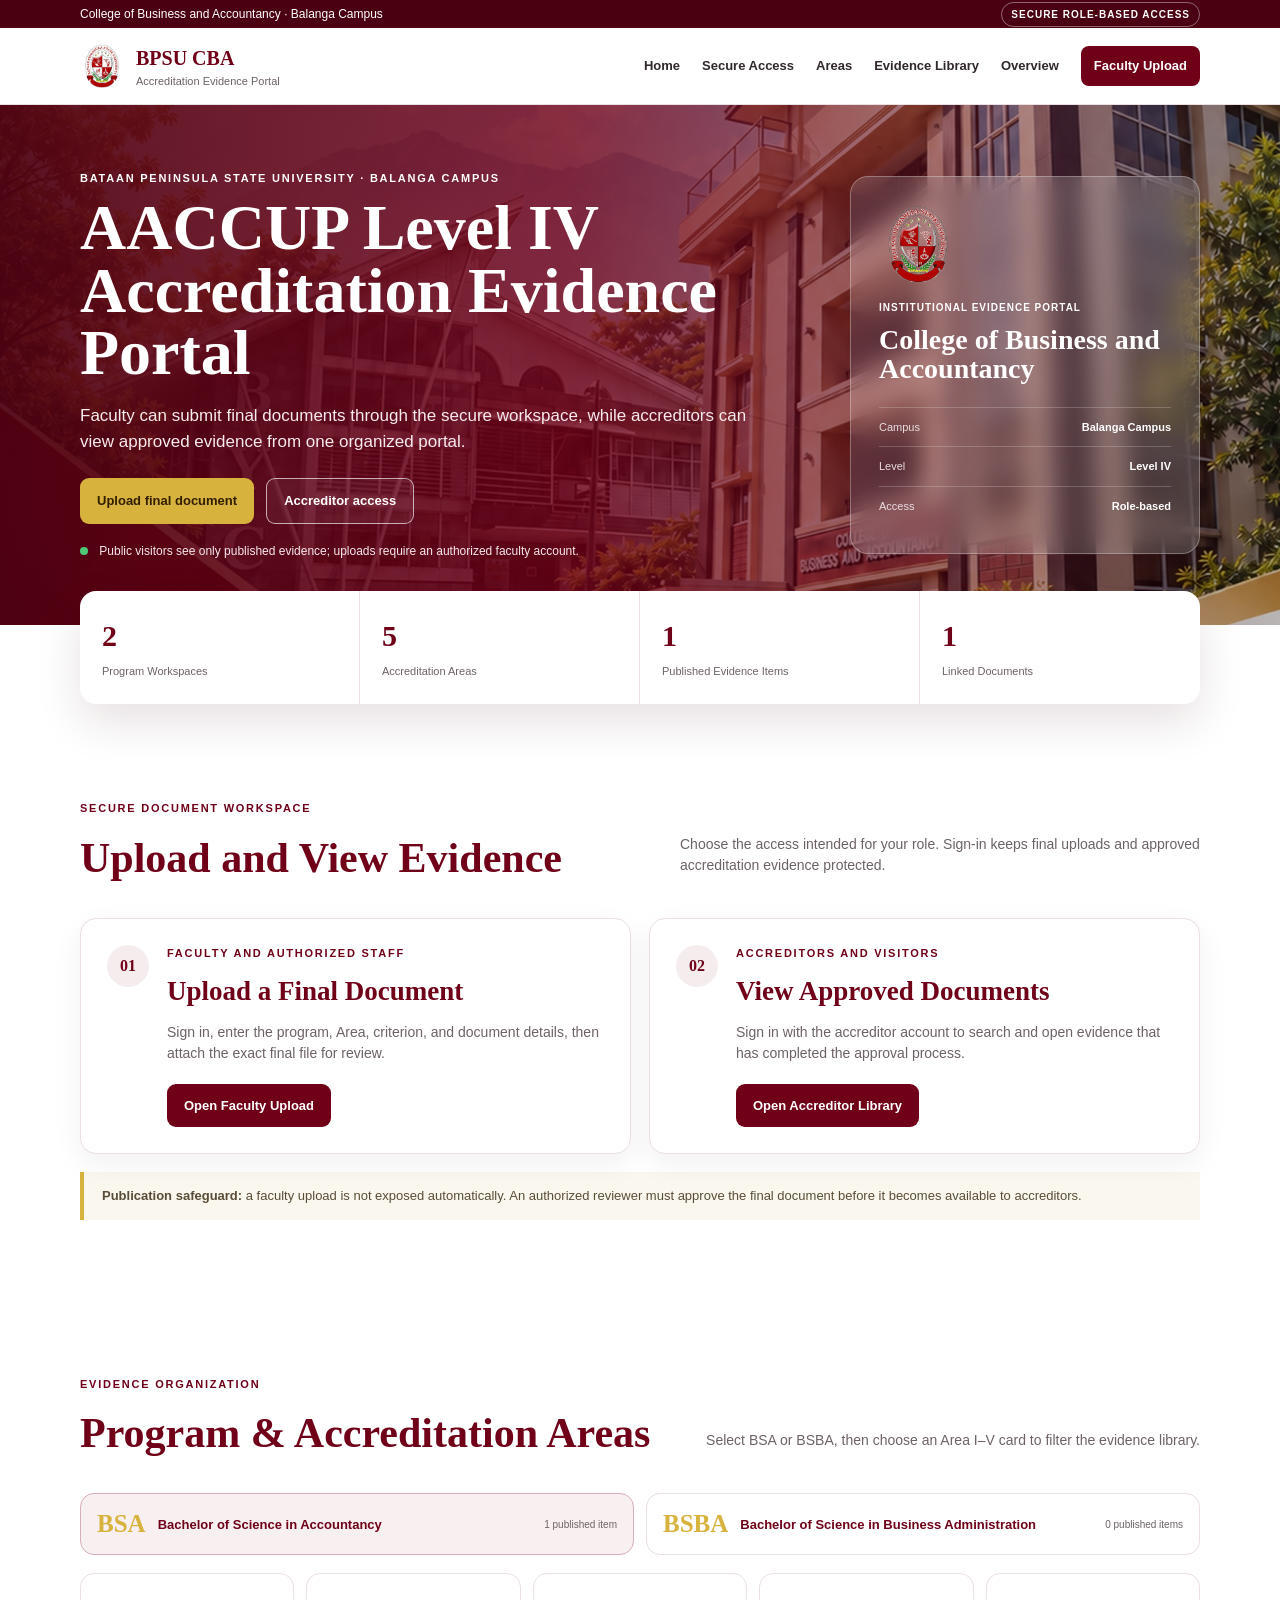
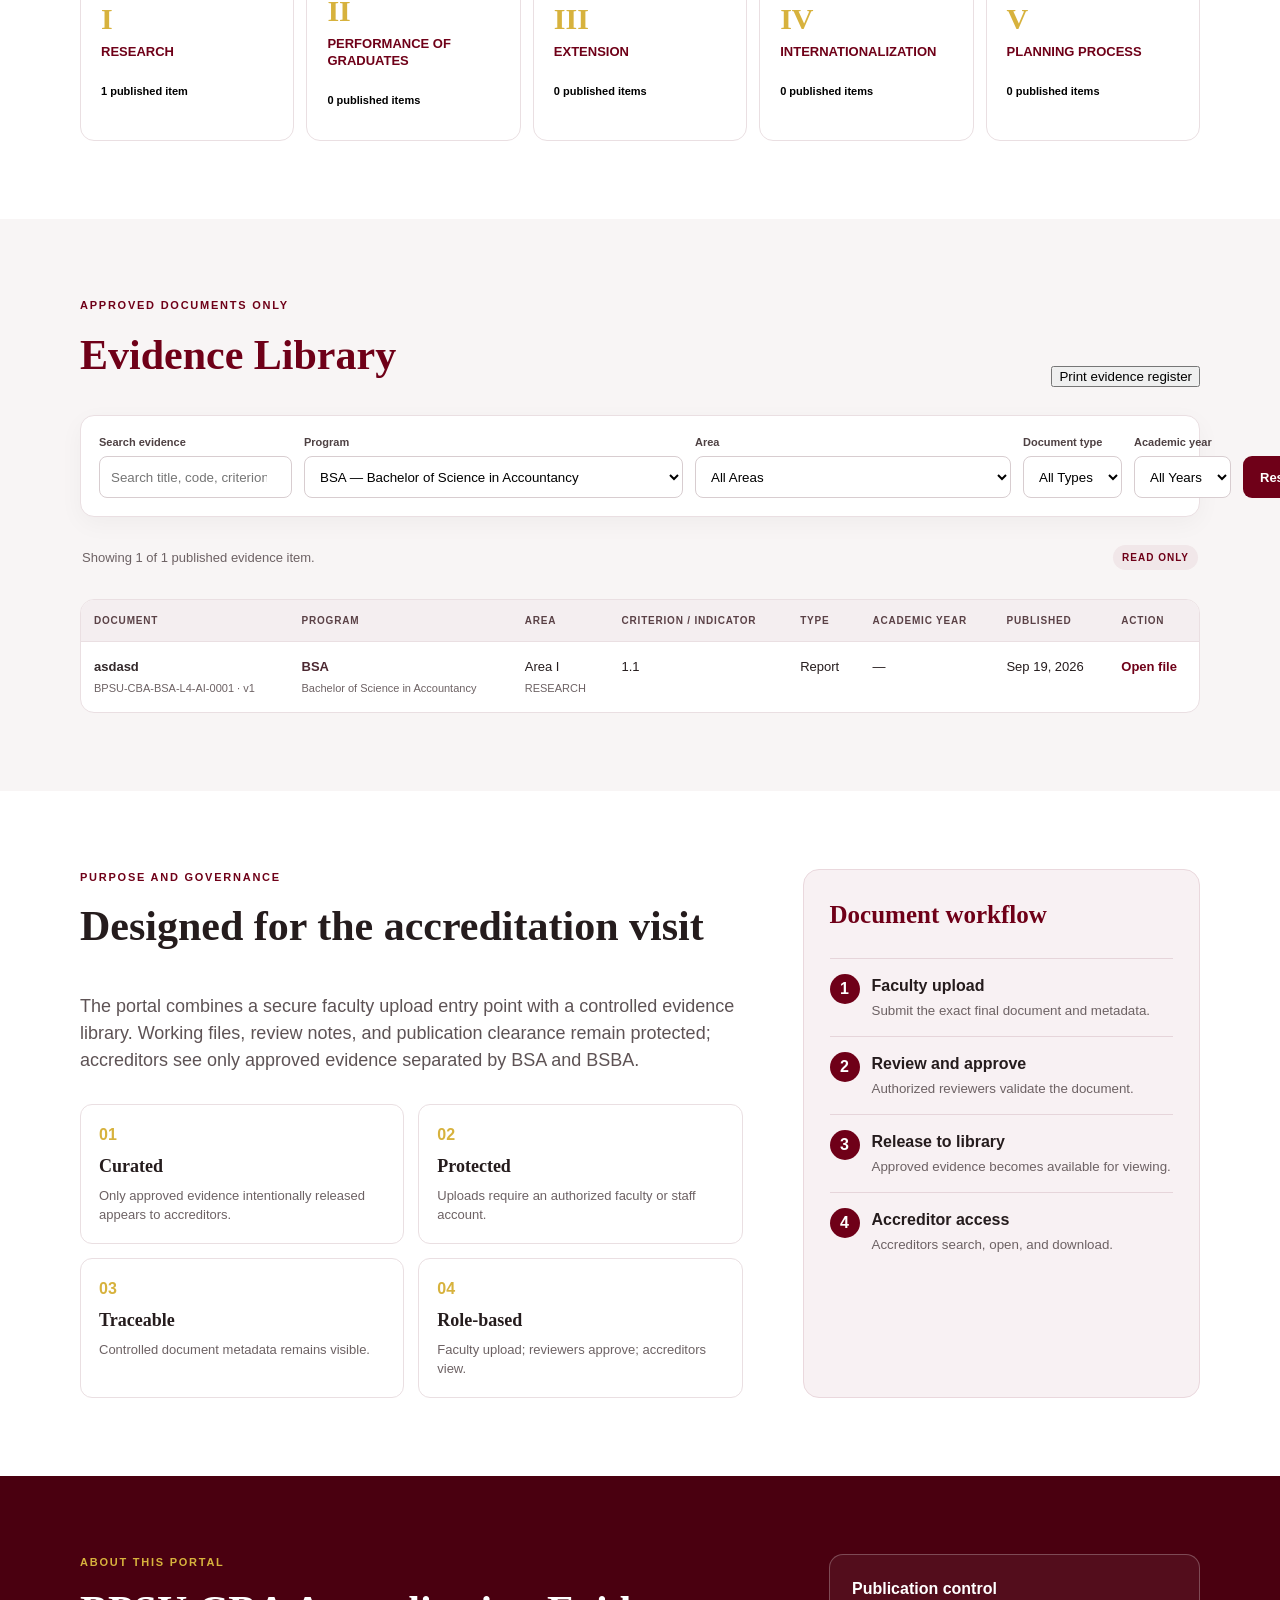
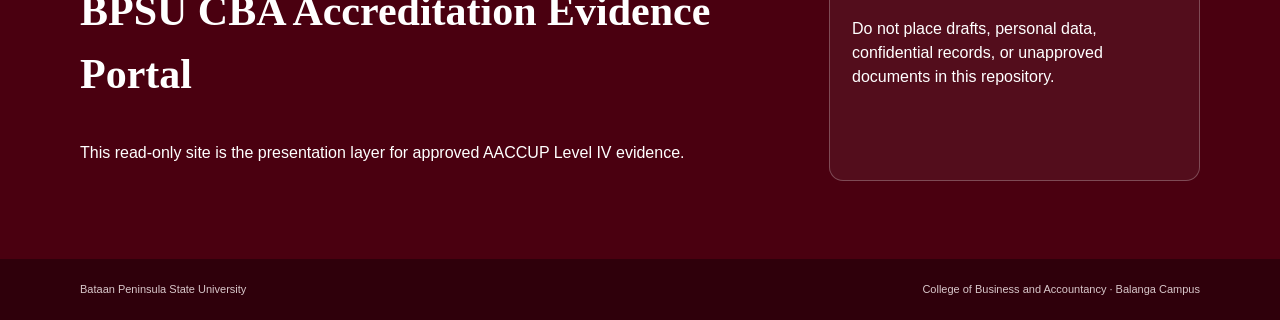
==== commit d7e41715: "Integrate secure uploads and direct Railway publication" ====
--- a/index.html
+++ b/index.html
@@ -12,15 +12,15 @@
 <a class="skip-link" href="#main-content">Skip to content</a>
 <header class="site-header"><div class="utility-bar"><div class="container utility-inner"><span>College of Business and Accountancy · Balanga Campus</span><span class="readonly-chip">Secure role-based access</span></div></div>
 <div class="container nav-wrap"><a class="brand" href="#home"><img src="assets/img/bpsu-seal.png" alt="BPSU seal"><div><strong>BPSU CBA</strong><span>Accreditation Evidence Portal</span></div></a>
-<button class="menu-toggle" type="button" aria-expanded="false" aria-controls="primary-nav">Menu</button><nav id="primary-nav" class="primary-nav"><a href="#home">Home</a><a href="#secure-access">Secure Access</a><a href="#areas">Areas</a><a href="#evidence">Evidence Library</a><a href="#overview">Overview</a><a class="nav-upload" href="https://bpsu-aaccup-dms.onrender.com/upload">Faculty Upload</a></nav></div></header>
+<button class="menu-toggle" type="button" aria-expanded="false" aria-controls="primary-nav">Menu</button><nav id="primary-nav" class="primary-nav"><a href="#home">Home</a><a href="#secure-access">Secure Access</a><a href="#areas">Areas</a><a href="#evidence">Evidence Library</a><a href="#overview">Overview</a><a class="nav-upload" data-secure-link data-secure-path="/login?next=/upload" href="/login?next=/upload">Faculty Upload</a></nav></div></header>
 <main id="main-content">
 <section class="hero" id="home"><div class="hero-image"></div><div class="hero-overlay"></div><div class="container hero-content">
-<div class="hero-copy"><p class="eyebrow">Bataan Peninsula State University · Balanga Campus</p><h1>AACCUP Level IV Accreditation Evidence Portal</h1><p class="hero-lead">Faculty can submit final documents through the secure workspace, while accreditors can view approved evidence from one organized portal.</p><div class="hero-actions"><a class="btn btn-gold" href="https://bpsu-aaccup-dms.onrender.com/upload">Upload final document</a><a class="btn btn-ghost" href="https://bpsu-aaccup-dms.onrender.com/documents">Accreditor access</a></div><div class="hero-note"><span class="status-dot"></span> Public visitors see only published evidence; uploads require an authorized faculty account.</div></div>
+<div class="hero-copy"><p class="eyebrow">Bataan Peninsula State University · Balanga Campus</p><h1>AACCUP Level IV Accreditation Evidence Portal</h1><p class="hero-lead">Faculty can submit final documents through the secure workspace, while accreditors can view approved evidence from one organized portal.</p><div class="hero-actions"><a class="btn btn-gold" data-secure-link data-secure-path="/login?next=/upload" href="/login?next=/upload">Upload final document</a><a class="btn btn-ghost" data-secure-link data-secure-path="/login?next=/documents" href="/login?next=/documents">Accreditor access</a></div><div class="hero-note"><span class="status-dot"></span> Public visitors see only published evidence; uploads require an authorized faculty account.</div></div>
 <aside class="hero-card"><img src="assets/img/bpsu-seal.png" alt=""><p class="hero-card-kicker">Institutional Evidence Portal</p><h2>College of Business and Accountancy</h2><dl><div><dt>Campus</dt><dd>Balanga Campus</dd></div><div><dt>Level</dt><dd>Level IV</dd></div><div><dt>Access</dt><dd>Role-based</dd></div></dl></aside></div></section>
 <section class="section section-stats"><div class="container stats-grid"><article class="stat-card"><span id="stat-programs" class="stat-value">2</span><span class="stat-label">Program Workspaces</span></article><article class="stat-card"><span id="stat-areas" class="stat-value">5</span><span class="stat-label">Accreditation Areas</span></article><article class="stat-card"><span id="stat-evidence" class="stat-value">0</span><span class="stat-label">Published Evidence Items</span></article><article class="stat-card"><span id="stat-linked" class="stat-value">0</span><span class="stat-label">Linked Documents</span></article></div></section>
 <section class="section secure-access" id="secure-access"><div class="container"><div class="section-heading"><div><p class="eyebrow maroon">Secure document workspace</p><h2>Upload and View Evidence</h2></div><p>Choose the access intended for your role. Sign-in keeps final uploads and approved accreditation evidence protected.</p></div><div class="access-grid">
-<article class="access-card"><span class="access-number">01</span><div><p class="eyebrow maroon">Faculty and authorized staff</p><h3>Upload a Final Document</h3><p>Sign in, enter the program, Area, criterion, and document details, then attach the exact final file for review.</p><a class="btn btn-maroon" href="https://bpsu-aaccup-dms.onrender.com/upload">Open Faculty Upload</a></div></article>
-<article class="access-card"><span class="access-number">02</span><div><p class="eyebrow maroon">Accreditors and visitors</p><h3>View Approved Documents</h3><p>Sign in with the accreditor account to search and open evidence that has completed the approval process.</p><a class="btn btn-maroon" href="https://bpsu-aaccup-dms.onrender.com/documents">Open Accreditor Library</a></div></article>
+<article class="access-card"><span class="access-number">01</span><div><p class="eyebrow maroon">Faculty and authorized staff</p><h3>Upload a Final Document</h3><p>Sign in, enter the program, Area, criterion, and document details, then attach the exact final file for review.</p><a class="btn btn-maroon" data-secure-link data-secure-path="/login?next=/upload" href="/login?next=/upload">Open Faculty Upload</a></div></article>
+<article class="access-card"><span class="access-number">02</span><div><p class="eyebrow maroon">Accreditors and visitors</p><h3>View Approved Documents</h3><p>Sign in with the accreditor account to search and open evidence that has completed the approval process.</p><a class="btn btn-maroon" data-secure-link data-secure-path="/login?next=/documents" href="/login?next=/documents">Open Accreditor Library</a></div></article>
 </div><p class="access-note"><strong>Publication safeguard:</strong> a faculty upload is not exposed automatically. An authorized reviewer must approve the final document before it becomes available to accreditors.</p></div></section>
 <section class="section" id="areas"><div class="container"><div class="section-heading"><div><p class="eyebrow maroon">Evidence organization</p><h2>Program & Accreditation Areas</h2></div><p>Select BSA or BSBA, then choose an Area I–V card to filter the evidence library.</p></div><div class="portal-program-switch" id="program-tabs"></div><div class="area-grid" id="area-grid"></div></div></section>
 <section class="section section-muted" id="evidence"><div class="container"><div class="section-heading evidence-heading"><div><p class="eyebrow maroon">Approved documents only</p><h2>Evidence Library</h2></div><button class="text-btn" id="print-btn" type="button">Print evidence register</button></div>
--- a/assets/css/styles.css
+++ b/assets/css/styles.css
@@ -4,6 +4,7 @@
 .hero{position:relative;min-height:520px;color:#fff;overflow:hidden}.hero-image{position:absolute;inset:0;background:url("../img/bpsu-balanga-campus.jpg") center/cover no-repeat;transform:scale(1.02)}.hero-overlay{position:absolute;inset:0;background:linear-gradient(90deg,rgba(77,0,17,.93) 0%,rgba(111,0,24,.82) 44%,rgba(20,10,12,.28) 100%)}.hero-content{position:relative;display:grid;grid-template-columns:1.5fr .75fr;gap:70px;align-items:center;min-height:520px;padding:58px 0}.eyebrow{text-transform:uppercase;letter-spacing:.16em;font-weight:800;font-size:11px;margin:0 0 10px}.eyebrow.maroon{color:var(--maroon)}.eyebrow.gold{color:var(--gold)}h1,h2,h3{font-family:Georgia,serif;margin-top:0}h1{font-size:clamp(42px,5vw,74px);line-height:.98;max-width:780px;margin-bottom:18px}.hero-lead{font-size:17px;max-width:680px;color:#f7eaed}.hero-actions{display:flex;gap:12px;margin:24px 0 18px}.btn{display:inline-flex;align-items:center;justify-content:center;border:0;border-radius:9px;padding:12px 17px;text-decoration:none;font-weight:800;font-size:13px;cursor:pointer}.btn-gold{background:var(--gold);color:#311f00}.btn-ghost{border:1px solid rgba(255,255,255,.65);color:#fff;background:rgba(255,255,255,.05)}.btn-maroon{background:var(--maroon);color:#fff}.hero-note{font-size:12px;color:#f6e8eb}.status-dot{display:inline-block;width:8px;height:8px;border-radius:50%;background:#50c878;margin-right:8px}.hero-card{background:rgba(255,255,255,.16);border:1px solid rgba(255,255,255,.28);backdrop-filter:blur(12px);border-radius:18px;padding:28px;box-shadow:var(--shadow)}.hero-card img{width:78px;height:78px;object-fit:contain}.hero-card-kicker{font-size:10px;text-transform:uppercase;letter-spacing:.1em;font-weight:800}.hero-card h2{font-size:28px;line-height:1.05}.hero-card dl{margin:20px 0 0}.hero-card dl div{display:flex;justify-content:space-between;border-top:1px solid rgba(255,255,255,.2);padding:11px 0}.hero-card dt{font-size:11px;color:#eadde0}.hero-card dd{margin:0;font-size:11px;font-weight:800}
 .section{padding:78px 0}.section-muted{background:var(--soft)}.section-stats{padding:0;position:relative;margin-top:-34px;z-index:5}.stats-grid{display:grid;grid-template-columns:repeat(4,1fr);background:#fff;border-radius:16px;box-shadow:var(--shadow);overflow:hidden}.stat-card{padding:22px;border-right:1px solid var(--line)}.stat-card:last-child{border-right:0}.stat-value{display:block;color:var(--maroon);font-family:Georgia,serif;font-weight:700;font-size:30px}.stat-date{font-size:18px}.stat-label{font-size:11px;color:var(--muted)}.section-heading{display:flex;justify-content:space-between;align-items:end;gap:40px;margin-bottom:28px}.section-heading h2{font-size:42px;margin:0;color:var(--maroon)}.section-heading>p{max-width:520px;color:var(--muted);font-size:14px}
 .secure-access{padding-top:96px}.access-grid{display:grid;grid-template-columns:1fr 1fr;gap:18px}.access-card{display:grid;grid-template-columns:auto 1fr;gap:18px;border:1px solid var(--line);border-radius:16px;padding:26px;background:#fff;box-shadow:0 10px 30px rgba(58,0,14,.06)}.access-number{width:42px;height:42px;border-radius:50%;display:grid;place-items:center;background:#f5ecee;color:var(--maroon);font-family:Georgia,serif;font-weight:800}.access-card h3{font-size:27px;color:var(--maroon);margin-bottom:10px}.access-card p:not(.eyebrow){color:var(--muted);font-size:14px;margin:0 0 20px}.access-note{margin:18px 0 0;padding:14px 18px;border-left:4px solid var(--gold);background:#faf7ee;color:#594d37;font-size:13px}
+.service-launch{position:fixed;inset:0;z-index:1000;display:grid;place-items:center;padding:20px;background:rgba(30,0,8,.72);backdrop-filter:blur(4px)}.service-launch[hidden]{display:none}.service-launch-card{width:min(440px,100%);padding:30px;border-radius:18px;background:#fff;box-shadow:0 30px 80px rgba(0,0,0,.35);text-align:center}.service-launch-card strong{display:block;margin:16px 0 6px;color:var(--maroon);font-family:Georgia,serif;font-size:25px}.service-launch-card p{margin:0;color:var(--muted);font-size:14px}.service-spinner{display:block;width:42px;height:42px;margin:auto;border:4px solid #eadde0;border-top-color:var(--maroon);border-radius:50%;animation:secure-spin .85s linear infinite}.service-spinner.stopped{animation:none;border-color:#d9c8cc;color:var(--maroon)}.service-launch-actions{display:flex;flex-wrap:wrap;justify-content:center;gap:9px;margin-top:22px}.btn-soft-link{background:#f3edef;color:var(--maroon)}.service-cancel{border:0;background:transparent;color:var(--muted);font-weight:700;cursor:pointer;padding:10px}.service-launch-actions[hidden]{display:none}@keyframes secure-spin{to{transform:rotate(360deg)}}
 .area-grid{display:grid;grid-template-columns:repeat(5,1fr);gap:12px}.area-card{text-align:left;background:#fff;border:1px solid var(--line);border-radius:14px;padding:20px;min-height:160px;cursor:pointer;transition:.2s}.area-card:hover{transform:translateY(-3px);box-shadow:var(--shadow);border-color:#d8b2bc}.area-roman{font-family:Georgia,serif;font-size:30px;color:var(--gold);font-weight:700}.area-card h3{font-family:inherit;color:var(--maroon);font-size:13px;margin:8px 0 22px;line-height:1.3}.area-count{font-size:11px;font-weight:700}
 .search-panel{display:grid;grid-template-columns:2fr 1fr 1fr 1fr 1fr auto;gap:12px;background:#fff;border:1px solid var(--line);padding:18px;border-radius:14px;box-shadow:0 7px 24px rgba(0,0,0,.04)}.search-panel label{display:flex;flex-direction:column;gap:6px;font-size:11px;font-weight:800;color:#4e4143}.search-panel input,.search-panel select{height:42px;border:1px solid #d8cdd0;border-radius:8px;padding:0 11px;background:#fff}.filter-reset{align-self:end;height:42px}.result-meta{display:flex;justify-content:space-between;align-items:center;margin:18px 2px;color:var(--muted);font-size:13px}.readonly-inline{color:var(--maroon);background:#f1e7e9;padding:5px 9px;border-radius:999px}.evidence-shell{background:#fff;border:1px solid var(--line);border-radius:14px;overflow:hidden}.table-wrap{overflow:auto}.evidence-table{width:100%;border-collapse:collapse;font-size:13px}.evidence-table th{background:#f4eef0;color:#5a4146;text-align:left;font-size:10px;text-transform:uppercase;letter-spacing:.08em;padding:13px}.evidence-table td{padding:15px 13px;border-top:1px solid var(--line);vertical-align:top}.doc-title{display:block;font-weight:800;color:#33292b}.doc-code{display:block;color:var(--muted);font-size:11px;margin-top:4px}.tag-list{display:flex;gap:5px;flex-wrap:wrap;margin-top:6px}.tag{font-size:9px;background:#f1ecec;border-radius:999px;padding:3px 7px}.doc-action{color:var(--maroon);font-weight:800;text-decoration:none;border:0;background:none;cursor:pointer;padding:0}.doc-action.disabled{color:#999}.empty-state{text-align:center;padding:50px}.empty-icon{font-size:36px;color:var(--gold)}
 .overview-grid{display:grid;grid-template-columns:1.25fr .75fr;gap:60px}.overview-grid h2,.section-maroon h2{font-size:42px}.body-large{font-size:18px;color:#5e5355;max-width:760px}.principle-grid{display:grid;grid-template-columns:1fr 1fr;gap:14px;margin-top:30px}.principle-grid article{border:1px solid var(--line);border-radius:12px;padding:18px}.principle-grid article>span{color:var(--gold);font-weight:900}.principle-grid h3{margin:6px 0;font-size:18px}.principle-grid p{margin:0;color:var(--muted);font-size:13px}.publication-flow{background:#f8f1f3;border:1px solid #ead8dd;border-radius:16px;padding:26px}.publication-flow h3{font-size:25px;color:var(--maroon)}.publication-flow ol{list-style:none;margin:0;padding:0}.publication-flow li{display:flex;gap:12px;padding:15px 0;border-top:1px solid #e6d5da}.publication-flow li>span{width:30px;height:30px;border-radius:50%;background:var(--maroon);color:#fff;display:grid;place-items:center;font-weight:800}.publication-flow strong,.publication-flow small{display:block}.publication-flow small{color:var(--muted);margin-top:3px}
